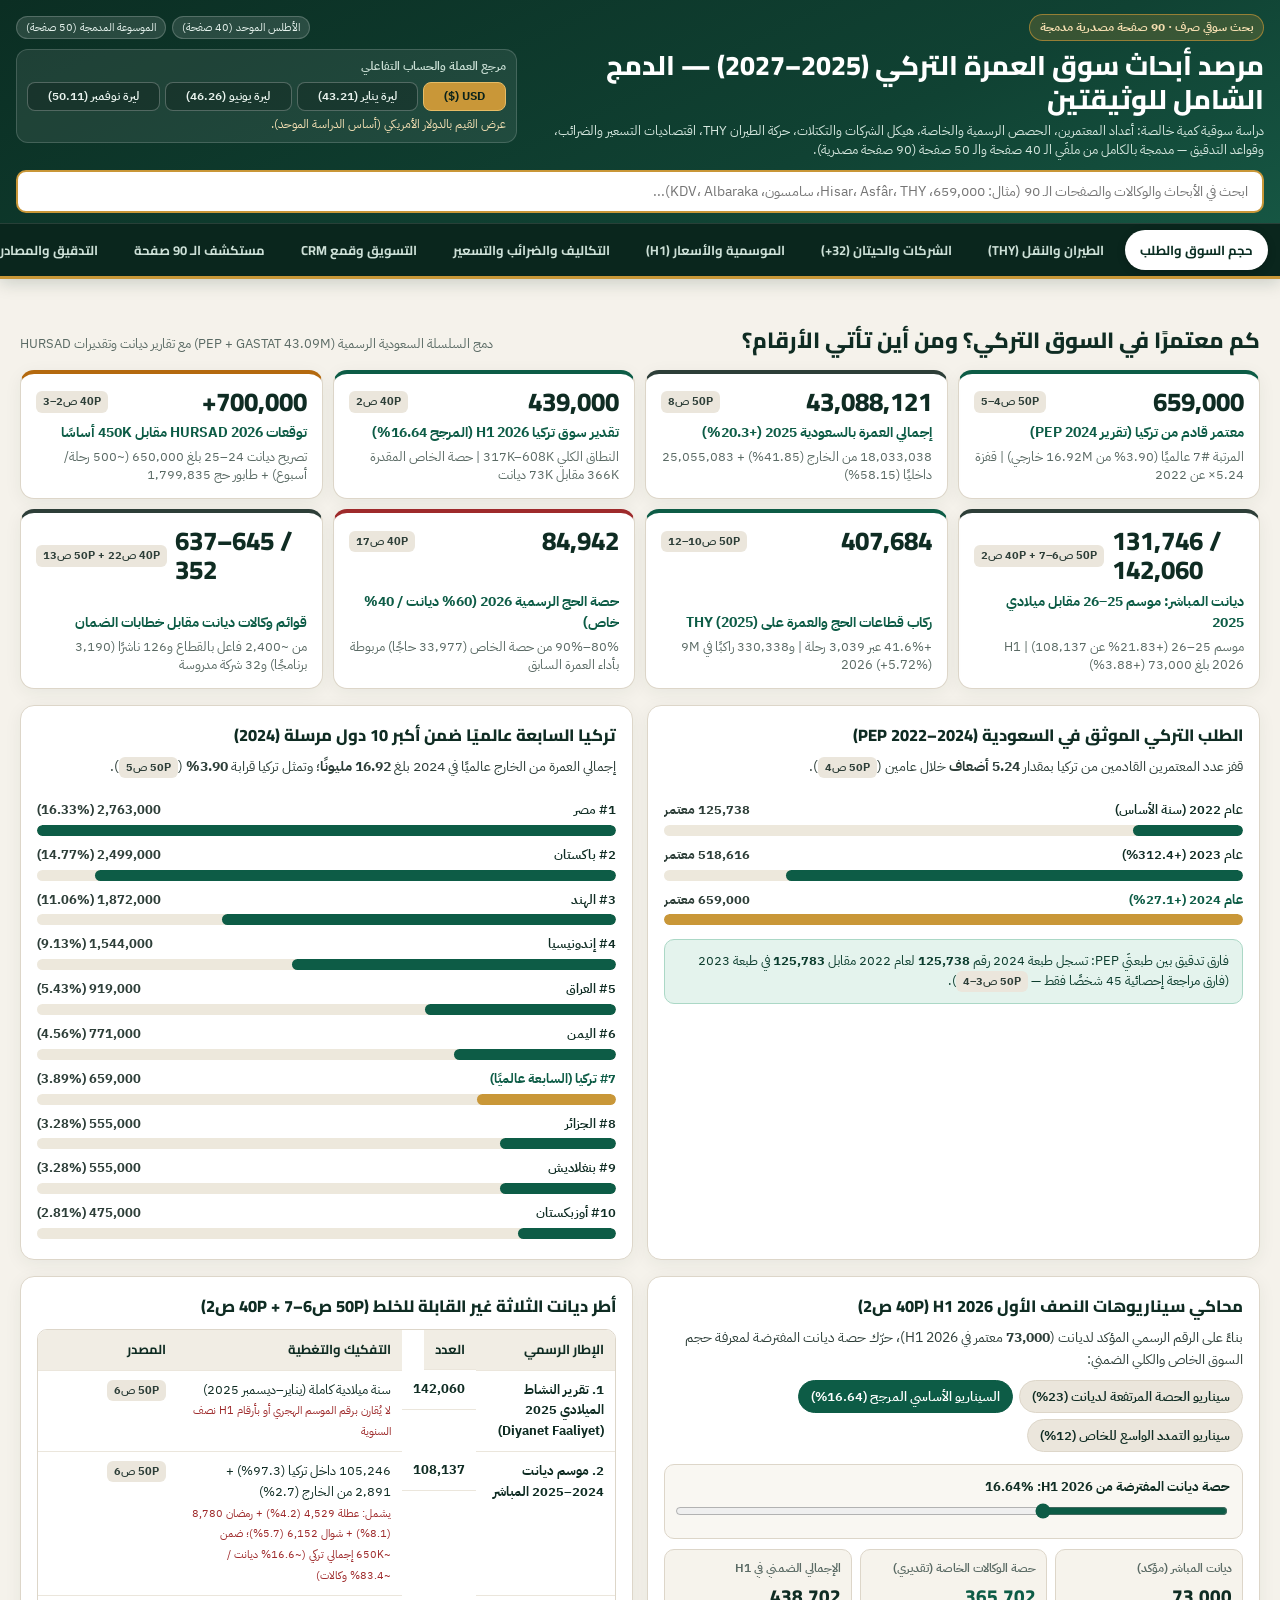
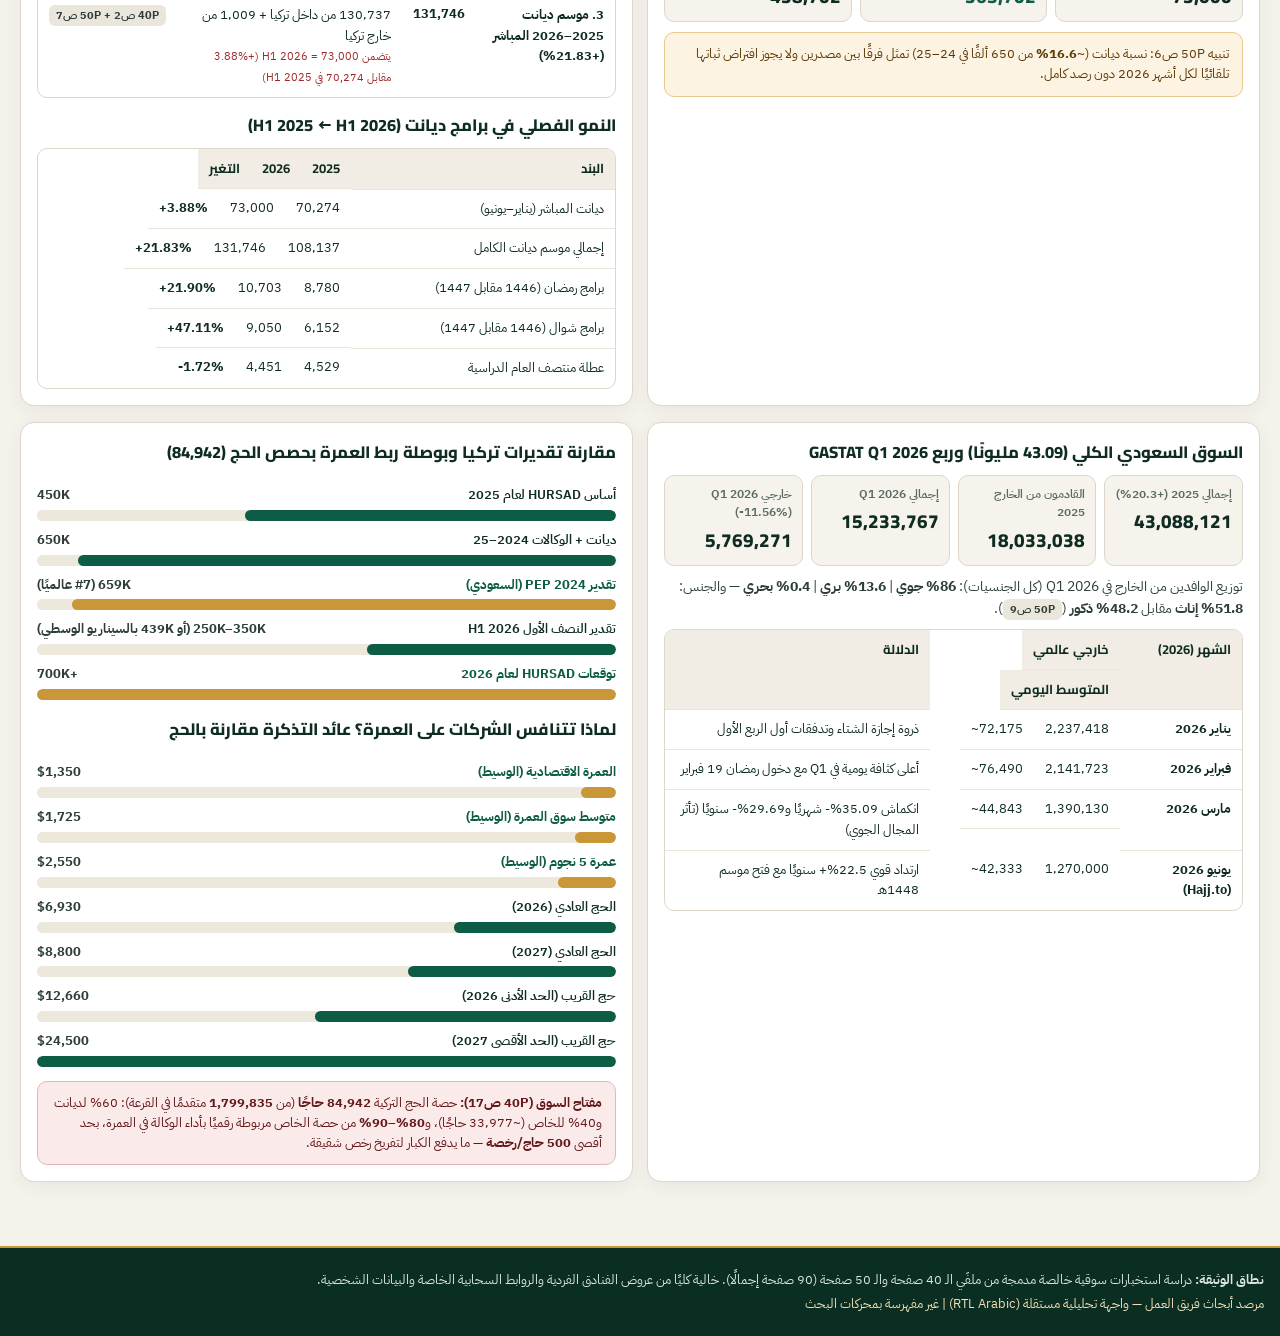
==== index.html @ 05b41ebf "Build unified pure market research dashboard (40p + 50p Arabic RTL)" ====
<!DOCTYPE html>
<html lang="ar" dir="rtl">
<head>
  <meta charset="UTF-8" />
  <meta name="viewport" content="width=device-width, initial-scale=1.0, viewport-fit=cover" />
  <meta name="robots" content="noindex, nofollow, noarchive" />
  <meta name="googlebot" content="noindex, nofollow, noarchive" />
  <link rel="icon" href="data:," />
  <title>مرصد أبحاث سوق العمرة التركي (2025–2027) | الدمج البحثي الكامل</title>
  <link rel="preconnect" href="https://fonts.googleapis.com" />
  <link rel="preconnect" href="https://fonts.gstatic.com" crossorigin />
  <link href="https://fonts.googleapis.com/css2?family=Cairo:wght@600;700;800&family=IBM+Plex+Sans+Arabic:wght@400;500;600;700&display=swap" rel="stylesheet" />
  <link rel="stylesheet" href="./styles.css" />
</head>
<body>
  <header class="site-header">
    <div class="header-inner">
      <div class="brand-row">
        <div class="brand-badge">بحث سوقي صرف · 90 صفحة مصدرية مدمجة</div>
        <div class="source-badges">
          <span class="pill-source">الأطلس الموحد (40 صفحة)</span>
          <span class="pill-source">الموسوعة المدمجة (50 صفحة)</span>
        </div>
      </div>
      <div class="hero-grid">
        <div>
          <h1 id="app-title">مرصد أبحاث سوق العمرة التركي (2025–2027)</h1>
          <p id="app-subtitle" class="subtitle"></p>
        </div>
        <div class="fx-widget" aria-label="محول أسعار الصرف المرجعية">
          <div class="fx-label">مرجع العملة والحساب التفاعلي</div>
          <div class="fx-buttons" role="group" aria-label="اختيار سعر الصرف">
            <button type="button" class="fx-btn active" data-currency="USD">USD ($)</button>
            <button type="button" class="fx-btn" data-currency="TRY_JAN">ليرة يناير (43.21)</button>
            <button type="button" class="fx-btn" data-currency="TRY_JUN">ليرة يونيو (46.26)</button>
            <button type="button" class="fx-btn" data-currency="TRY_NOV">ليرة نوفمبر (50.11)</button>
          </div>
          <div class="fx-note" id="fx-active-note">عرض القيم بالدولار الأمريكي (أساس الدراسة الموحد).</div>
        </div>
      </div>

      <div class="search-bar-wrap">
        <label for="global-search" class="sr-only">بحث شامل عبر الـ 90 صفحة والوكالات والأرقام</label>
        <input id="global-search" type="search" class="search-input" placeholder="ابحث في الأبحاث والوكالات والصفحات الـ 90 (مثال: 659,000، Hisar، Asfâr، THY، سامسون، KDV، Albaraka)..." autocomplete="off" />
        <div id="search-results-panel" class="search-results hidden" aria-live="polite"></div>
      </div>
    </div>
  </header>

  <nav class="tabs-nav" aria-label="أقسام البحث">
    <div class="tabs-scroll" role="tablist">
      <button type="button" class="tab-btn active" role="tab" aria-selected="true" data-tab="macro">حجم السوق والطلب</button>
      <button type="button" class="tab-btn" role="tab" aria-selected="false" data-tab="aviation">الطيران والنقل (THY)</button>
      <button type="button" class="tab-btn" role="tab" aria-selected="false" data-tab="agencies">الشركات والحيتان (32+)</button>
      <button type="button" class="tab-btn" role="tab" aria-selected="false" data-tab="monthly">الموسمية والأسعار (H1)</button>
      <button type="button" class="tab-btn" role="tab" aria-selected="false" data-tab="economics">التكاليف والضرائب والتسعير</button>
      <button type="button" class="tab-btn" role="tab" aria-selected="false" data-tab="distribution">التسويق وقمع CRM</button>
      <button type="button" class="tab-btn" role="tab" aria-selected="false" data-tab="pages">مستكشف الـ 90 صفحة</button>
      <button type="button" class="tab-btn" role="tab" aria-selected="false" data-tab="audit">التدقيق والمصادر (A/B/C)</button>
    </div>
  </nav>

  <main id="app-main" class="main-container">
    <div id="loading-state" class="loading-box">جارٍ تحميل قاعدة البيانات البحثية الموحدة (40 صفحة + 50 صفحة)...</div>

    <section id="tab-macro" class="tab-panel hidden" role="tabpanel"></section>
    <section id="tab-aviation" class="tab-panel hidden" role="tabpanel"></section>
    <section id="tab-agencies" class="tab-panel hidden" role="tabpanel"></section>
    <section id="tab-monthly" class="tab-panel hidden" role="tabpanel"></section>
    <section id="tab-economics" class="tab-panel hidden" role="tabpanel"></section>
    <section id="tab-distribution" class="tab-panel hidden" role="tabpanel"></section>
    <section id="tab-pages" class="tab-panel hidden" role="tabpanel"></section>
    <section id="tab-audit" class="tab-panel hidden" role="tabpanel"></section>
  </main>

  <footer class="site-footer">
    <div class="footer-inner">
      <p><strong>نطاق الوثيقة:</strong> دراسة استخبارات سوقية خالصة مدمجة من ملفَي الـ 40 صفحة والـ 50 صفحة (90 صفحة إجمالًا). خالية كليًا من عروض الفنادق الفردية والروابط السحابية الخاصة والبيانات الشخصية.</p>
      <p class="footer-meta">مرصد أبحاث فريق العمل — واجهة تحليلية مستقلة (RTL Arabic) | غير مفهرسة بمحركات البحث</p>
    </div>
  </footer>

  <!-- Interactive Analytical Detail Drawer -->
  <div id="drawer-backdrop" class="drawer-backdrop hidden" aria-hidden="true"></div>
  <aside id="detail-drawer" class="detail-drawer hidden" role="dialog" aria-modal="true" aria-labelledby="drawer-title">
    <div class="drawer-header">
      <div>
        <div id="drawer-kicker" class="drawer-kicker">تفاصيل التحليل</div>
        <h2 id="drawer-title" class="drawer-title"></h2>
      </div>
      <button type="button" id="drawer-close" class="drawer-close" aria-label="إغلاق نافذة التفاصيل">إغلاق</button>
    </div>
    <div id="drawer-body" class="drawer-body"></div>
  </aside>

  <script src="./app.js" defer></script>
</body>
</html>
---- styles.css ----
:root {
  --bg-page: #f5f2eb;
  --bg-card: #ffffff;
  --bg-soft: #ebe6dc;
  --bg-ink: #0f2c23;
  --emerald: #0d5c46;
  --emerald-bright: #128061;
  --emerald-tint: #e4f3ed;
  --amber: #b4690e;
  --amber-tint: #fdf3e2;
  --crimson: #9e2a2b;
  --crimson-tint: #fbeaea;
  --slate: #2d3e38;
  --slate-muted: #5a6a64;
  --border: #ddd6c9;
  --radius: 14px;
  --shadow: 0 4px 18px rgba(15, 44, 35, 0.06);
  --font-display: "Cairo", "IBM Plex Sans Arabic", sans-serif;
  --font-body: "IBM Plex Sans Arabic", "Cairo", sans-serif;
}

*, *::before, *::after {
  box-sizing: border-box;
}

html, body {
  margin: 0;
  padding: 0;
  max-width: 100%;
  overflow-x: clip;
  background-color: var(--bg-page);
  color: var(--bg-ink);
  font-family: var(--font-body);
  font-size: 15px;
  line-height: 1.6;
  -webkit-font-smoothing: antialiased;
}

.num, td.num, th.num, .kpi-val, .stat-num {
  font-variant-numeric: tabular-nums;
  direction: ltr;
  unicode-bidi: isolate;
  display: inline-block;
}

.sr-only {
  position: absolute;
  width: 1px;
  height: 1px;
  overflow: hidden;
  clip: rect(0,0,0,0);
  white-space: nowrap;
}

.hidden {
  display: none !important;
}

/* Header */
.site-header {
  background: linear-gradient(155deg, #0b2e23 0%, #104233 65%, #165643 100%);
  color: #f9f7f2;
  position: relative;
  z-index: 46;
}

.header-inner {
  max-width: 1380px;
  margin: 0 auto;
  padding: 14px 16px 10px;
}

.brand-row {
  display: flex;
  flex-wrap: wrap;
  justify-content: space-between;
  align-items: center;
  gap: 8px;
  margin-bottom: 8px;
}

.brand-badge {
  background: rgba(201, 151, 56, 0.22);
  border: 1px solid rgba(201, 151, 56, 0.65);
  color: #f5deb0;
  font-size: 12px;
  font-weight: 700;
  padding: 3px 10px;
  border-radius: 999px;
}

.source-badges {
  display: flex;
  flex-wrap: wrap;
  gap: 6px;
}

.pill-source {
  background: rgba(255, 255, 255, 0.12);
  color: #e6f2ed;
  font-size: 11px;
  padding: 2px 9px;
  border-radius: 999px;
  border: 1px solid rgba(255, 255, 255, 0.2);
}

.hero-grid {
  display: grid;
  grid-template-columns: 1fr;
  gap: 12px;
  align-items: start;
}

@media (min-width: 960px) {
  .hero-grid {
    grid-template-columns: 1.45fr 1fr;
    gap: 20px;
  }
}

h1 {
  margin: 0 0 4px;
  font-family: var(--font-display);
  font-size: clamp(19px, 3vw, 27px);
  font-weight: 800;
  line-height: 1.25;
  color: #ffffff;
}

.subtitle {
  margin: 0;
  font-size: 13px;
  color: #d6e7df;
  line-height: 1.5;
}

.fx-widget {
  background: rgba(255, 255, 255, 0.08);
  border: 1px solid rgba(255, 255, 255, 0.16);
  border-radius: 12px;
  padding: 8px 10px;
}

.fx-label {
  font-size: 11.5px;
  color: #cbe0d6;
  margin-bottom: 5px;
  font-weight: 600;
}

.fx-buttons {
  display: grid;
  grid-template-columns: repeat(2, 1fr);
  gap: 5px;
}

@media (min-width: 640px) {
  .fx-buttons {
    grid-template-columns: repeat(4, auto);
  }
}

.fx-btn {
  border: 1px solid rgba(255, 255, 255, 0.25);
  background: rgba(0, 0, 0, 0.2);
  color: #e9f3ee;
  font-family: inherit;
  font-size: 11.5px;
  font-weight: 600;
  padding: 5px 8px;
  border-radius: 8px;
  cursor: pointer;
  transition: all 0.15s ease;
}

.fx-btn.active {
  background: #c99738;
  color: #0b231b;
  border-color: #e6bc66;
  font-weight: 700;
}

.fx-note {
  margin-top: 5px;
  font-size: 11.5px;
  color: #f3dfb3;
}

/* Search Bar */
.search-bar-wrap {
  position: relative;
  margin-top: 10px;
}

.search-input {
  width: 100%;
  background: #ffffff;
  color: var(--bg-ink);
  border: 2px solid #c99738;
  border-radius: 10px;
  padding: 9px 14px;
  font-family: inherit;
  font-size: 14px;
  outline: none;
}

.search-input:focus {
  box-shadow: 0 0 0 3px rgba(201, 151, 56, 0.35);
}

.search-results {
  position: absolute;
  top: calc(100% + 6px);
  right: 0;
  left: 0;
  background: #ffffff;
  color: var(--bg-ink);
  border: 1px solid var(--border);
  border-radius: 12px;
  box-shadow: 0 12px 32px rgba(0, 0, 0, 0.22);
  max-height: 360px;
  overflow-y: auto;
  z-index: 60;
}

.search-hit {
  padding: 10px 14px;
  border-bottom: 1px solid var(--bg-soft);
  cursor: pointer;
  display: flex;
  justify-content: space-between;
  align-items: flex-start;
  gap: 10px;
}

.search-hit:hover {
  background: var(--emerald-tint);
}

.search-hit-kind {
  font-size: 11px;
  font-weight: 700;
  background: var(--bg-soft);
  color: var(--emerald);
  padding: 2px 7px;
  border-radius: 6px;
  white-space: nowrap;
}

/* Sticky Tabs Nav */
.tabs-nav {
  background: #0a261d;
  border-top: 1px solid rgba(255, 255, 255, 0.12);
  border-bottom: 3px solid #c99738;
  position: sticky;
  top: 0;
  z-index: 44;
  box-shadow: 0 4px 16px rgba(11, 46, 35, 0.18);
}

/* Crisp RTL Horizontal Bar Charts */
.hbar-list {
  display: flex;
  flex-direction: column;
  gap: 9px;
  margin-top: 8px;
}

.hbar-row {
  display: flex;
  flex-direction: column;
  gap: 4px;
}

.hbar-meta {
  display: flex;
  justify-content: space-between;
  align-items: baseline;
  gap: 10px;
  font-size: 13px;
}

.hbar-lbl {
  color: var(--bg-ink);
  font-weight: 600;
}

.hbar-row.is-hi .hbar-lbl {
  font-weight: 800;
  color: var(--emerald);
}

.hbar-val {
  font-weight: 700;
  color: var(--slate);
  white-space: nowrap;
  font-variant-numeric: tabular-nums;
}

.hbar-track {
  width: 100%;
  height: 11px;
  background: #ede8dc;
  border-radius: 999px;
  overflow: hidden;
}

.hbar-fill {
  height: 100%;
  border-radius: 999px;
  background: #0d5c46;
  transition: width 0.25s ease;
}

.hbar-row.is-hi .hbar-fill {
  background: #c99738;
}

.hbar-row.is-red .hbar-fill {
  background: #9e2a2b;
}

.hbar-row.is-muted .hbar-fill {
  background: #5a6a64;
}

.tabs-scroll {
  max-width: 1380px;
  margin: 0 auto;
  padding: 6px 12px;
  display: flex;
  gap: 6px;
  overflow-x: auto;
  scrollbar-width: none;
}

.tabs-scroll::-webkit-scrollbar {
  display: none;
}

.tab-btn {
  flex: 0 0 auto;
  background: transparent;
  color: #cde0d7;
  border: 1px solid transparent;
  border-radius: 999px;
  padding: 7px 14px;
  font-family: var(--font-display);
  font-size: 13px;
  font-weight: 700;
  cursor: pointer;
  white-space: nowrap;
  transition: all 0.15s ease;
}

.tab-btn:hover {
  background: rgba(255, 255, 255, 0.1);
  color: #ffffff;
}

.tab-btn.active {
  background: #ffffff;
  color: #0b2e23;
  box-shadow: 0 2px 8px rgba(0, 0, 0, 0.2);
}

/* Main Content */
.main-container {
  max-width: 1380px;
  margin: 0 auto;
  padding: 16px 14px 48px;
}

@media (min-width: 768px) {
  .main-container {
    padding: 22px 20px 64px;
  }
}

.loading-box {
  background: var(--bg-card);
  border: 1px solid var(--border);
  border-radius: var(--radius);
  padding: 36px 20px;
  text-align: center;
  font-weight: 600;
  color: var(--emerald);
}

/* Cards & Grids */
.section-head {
  margin: 22px 0 12px;
  display: flex;
  flex-wrap: wrap;
  justify-content: space-between;
  align-items: baseline;
  gap: 8px;
}

.section-head h2 {
  margin: 0;
  font-family: var(--font-display);
  font-size: clamp(18px, 2.4vw, 22px);
  font-weight: 800;
  color: var(--bg-ink);
}

.section-sub {
  margin: 0;
  font-size: 13px;
  color: var(--slate-muted);
}

.kpi-grid {
  display: grid;
  grid-template-columns: 1fr;
  gap: 10px;
}

@media (min-width: 560px) {
  .kpi-grid { grid-template-columns: repeat(2, 1fr); }
}

@media (min-width: 1080px) {
  .kpi-grid { grid-template-columns: repeat(4, 1fr); }
}

.kpi-card {
  background: var(--bg-card);
  border: 1px solid var(--border);
  border-top: 4px solid var(--emerald);
  border-radius: var(--radius);
  padding: 14px 15px;
  box-shadow: var(--shadow);
  display: flex;
  flex-direction: column;
  justify-content: space-between;
  cursor: pointer;
  transition: transform 0.12s ease, box-shadow 0.12s ease;
}

.kpi-card:hover {
  transform: translateY(-2px);
  box-shadow: 0 8px 22px rgba(15, 44, 35, 0.1);
}

.kpi-card.tone-amber { border-top-color: var(--amber); }
.kpi-card.tone-crimson { border-top-color: var(--crimson); }
.kpi-card.tone-slate { border-top-color: var(--slate); }

.kpi-top {
  display: flex;
  justify-content: space-between;
  align-items: center;
  gap: 8px;
  margin-bottom: 6px;
}

.kpi-val {
  font-family: var(--font-display);
  font-size: clamp(22px, 2.5vw, 26px);
  font-weight: 800;
  color: var(--bg-ink);
  line-height: 1.1;
}

.src-tag {
  font-size: 11px;
  font-weight: 700;
  background: var(--bg-soft);
  color: var(--slate);
  padding: 2px 7px;
  border-radius: 6px;
  white-space: nowrap;
}

.kpi-label {
  font-size: 13.5px;
  font-weight: 700;
  color: var(--emerald);
  margin-bottom: 4px;
}

.kpi-sub {
  font-size: 12.5px;
  color: var(--slate-muted);
  line-height: 1.45;
}

.grid-2 {
  display: grid;
  grid-template-columns: 1fr;
  gap: 14px;
}

@media (min-width: 960px) {
  .grid-2 {
    grid-template-columns: repeat(2, 1fr);
  }
}

.grid-3 {
  display: grid;
  grid-template-columns: 1fr;
  gap: 12px;
}

@media (min-width: 720px) {
  .grid-3 { grid-template-columns: repeat(2, 1fr); }
}

@media (min-width: 1120px) {
  .grid-3 { grid-template-columns: repeat(3, 1fr); }
}

.card {
  background: var(--bg-card);
  border: 1px solid var(--border);
  border-radius: var(--radius);
  padding: 16px;
  box-shadow: var(--shadow);
  min-width: 0;
}

.card h3 {
  margin: 0 0 8px;
  font-family: var(--font-display);
  font-size: 16.5px;
  font-weight: 800;
  color: var(--bg-ink);
}

.card p {
  margin: 0 0 10px;
  font-size: 13.5px;
  color: var(--slate);
}

/* Callouts */
.callout {
  border-radius: 10px;
  padding: 11px 13px;
  font-size: 13px;
  margin-top: 10px;
  line-height: 1.55;
}

.callout-warn {
  background: var(--amber-tint);
  border: 1px solid #e7c88d;
  color: #5d3906;
}

.callout-danger {
  background: var(--crimson-tint);
  border: 1px solid #e7b5b5;
  color: #63191a;
}

.callout-info {
  background: var(--emerald-tint);
  border: 1px solid #abd8c6;
  color: #0b3c2d;
}

/* SVG Infographic Containers */
.svg-wrap {
  width: 100%;
  overflow-x: auto;
  padding: 4px 0;
}

.chart-svg {
  width: 100%;
  height: auto;
  display: block;
}

.svg-bar-interactive {
  cursor: pointer;
  transition: opacity 0.15s ease;
}

.svg-bar-interactive:hover {
  opacity: 0.85;
}

/* Tables inside responsive wrapper */
.table-wrap {
  width: 100%;
  overflow-x: auto;
  border: 1px solid var(--border);
  border-radius: 10px;
  margin-top: 10px;
  background: #ffffff;
}

table {
  width: 100%;
  border-collapse: collapse;
  font-size: 13px;
}

th, td {
  padding: 9px 11px;
  text-align: right;
  border-bottom: 1px solid var(--bg-soft);
  vertical-align: top;
}

th {
  background: #f1ede4;
  font-family: var(--font-display);
  font-weight: 700;
  color: var(--bg-ink);
  white-space: nowrap;
}

tr:last-child td {
  border-bottom: none;
}

tr.row-highlight {
  background: var(--emerald-tint);
  font-weight: 700;
}

tr.clickable-row {
  cursor: pointer;
}

tr.clickable-row:hover {
  background: #f6f3ec;
}

/* Controls & Sliders & Pills */
.pill-row {
  display: flex;
  flex-wrap: wrap;
  gap: 6px;
  margin: 8px 0 12px;
}

.filter-pill {
  background: var(--bg-soft);
  border: 1px solid var(--border);
  color: var(--bg-ink);
  font-family: inherit;
  font-size: 12.5px;
  font-weight: 600;
  padding: 6px 12px;
  border-radius: 999px;
  cursor: pointer;
  transition: all 0.12s ease;
}

.filter-pill.active {
  background: var(--emerald);
  color: #ffffff;
  border-color: var(--emerald);
}

.control-grid {
  display: grid;
  grid-template-columns: 1fr;
  gap: 10px;
  background: #f9f7f2;
  border: 1px solid var(--border);
  border-radius: 10px;
  padding: 12px;
  margin: 10px 0;
}

@media (min-width: 720px) {
  .control-grid {
    grid-template-columns: repeat(3, 1fr);
  }
}

.ctrl-field label {
  display: block;
  font-size: 12.5px;
  font-weight: 700;
  color: var(--bg-ink);
  margin-bottom: 4px;
}

.ctrl-field input[type="range"] {
  width: 100%;
  accent-color: var(--emerald);
}

.ctrl-field select, .ctrl-field input[type="text"], .ctrl-field input[type="number"] {
  width: 100%;
  padding: 7px 10px;
  border: 1px solid #c7bfb0;
  border-radius: 8px;
  font-family: inherit;
  font-size: 13.5px;
  background: #ffffff;
  color: var(--bg-ink);
}

.sim-results-grid {
  display: grid;
  grid-template-columns: repeat(2, 1fr);
  gap: 8px;
  margin-top: 10px;
}

@media (min-width: 720px) {
  .sim-results-grid {
    grid-template-columns: repeat(4, 1fr);
  }
}

.sim-box {
  background: #f6f3ec;
  border: 1px solid var(--border);
  border-radius: 10px;
  padding: 10px;
}

.sim-box .sb-lbl {
  font-size: 11.5px;
  color: var(--slate-muted);
  font-weight: 600;
}

.sim-box .sb-val {
  font-family: var(--font-display);
  font-size: 19px;
  font-weight: 800;
  color: var(--bg-ink);
  margin-top: 2px;
}

.badge-grade {
  display: inline-block;
  font-size: 11px;
  font-weight: 800;
  padding: 2px 7px;
  border-radius: 6px;
}

.grade-A { background: var(--emerald-tint); color: var(--emerald); border: 1px solid #9bd1bc; }
.grade-B { background: var(--amber-tint); color: var(--amber); border: 1px solid #e7c88d; }
.grade-C { background: var(--crimson-tint); color: var(--crimson); border: 1px solid #e7b5b5; }

/* Page Explorer Cards */
.page-card {
  background: var(--bg-card);
  border: 1px solid var(--border);
  border-right: 4px solid var(--emerald);
  border-radius: 12px;
  padding: 13px;
  cursor: pointer;
  transition: transform 0.12s ease, border-color 0.12s ease;
  display: flex;
  flex-direction: column;
  justify-content: space-between;
  gap: 6px;
}

.page-card:hover {
  transform: translateY(-2px);
  border-color: #c99738;
}

.page-card.src-50p {
  border-right-color: #c99738;
}

.page-card-head {
  display: flex;
  justify-content: space-between;
  align-items: center;
  gap: 6px;
}

.page-num-pill {
  font-size: 11.5px;
  font-weight: 800;
  padding: 2px 8px;
  border-radius: 999px;
  background: var(--bg-soft);
  color: var(--bg-ink);
}

.page-card-title {
  font-family: var(--font-display);
  font-size: 14.5px;
  font-weight: 800;
  color: var(--bg-ink);
  margin: 2px 0;
}

.page-card-kpis {
  font-size: 12.5px;
  color: var(--emerald);
  font-weight: 600;
}

.page-card-why {
  font-size: 12.5px;
  color: var(--slate-muted);
}

/* Drawer / Modal */
.drawer-backdrop {
  position: fixed;
  inset: 0;
  background: rgba(10, 30, 23, 0.56);
  z-index: 80;
}

.detail-drawer {
  position: fixed;
  top: 0;
  bottom: 0;
  left: 0;
  width: min(94vw, 520px);
  background: #ffffff;
  z-index: 90;
  box-shadow: 12px 0 36px rgba(0, 0, 0, 0.28);
  display: flex;
  flex-direction: column;
}

.drawer-header {
  background: var(--bg-ink);
  color: #ffffff;
  padding: 16px 18px;
  display: flex;
  justify-content: space-between;
  align-items: flex-start;
  gap: 12px;
  border-bottom: 3px solid #c99738;
}

.drawer-kicker {
  font-size: 12px;
  color: #f3dfb3;
  font-weight: 700;
  margin-bottom: 3px;
}

.drawer-title {
  margin: 0;
  font-family: var(--font-display);
  font-size: 17px;
  font-weight: 800;
  line-height: 1.35;
}

.drawer-close {
  background: rgba(255, 255, 255, 0.16);
  color: #ffffff;
  border: 1px solid rgba(255, 255, 255, 0.3);
  border-radius: 8px;
  padding: 6px 12px;
  font-family: inherit;
  font-size: 12.5px;
  font-weight: 700;
  cursor: pointer;
}

.drawer-body {
  padding: 18px;
  overflow-y: auto;
  flex: 1;
  font-size: 14px;
  line-height: 1.65;
}

.drawer-box {
  background: #f8f5ef;
  border: 1px solid var(--border);
  border-radius: 10px;
  padding: 12px 14px;
  margin-bottom: 12px;
}

/* Footer */
.site-footer {
  background: #0b2e23;
  color: #d7e5de;
  padding: 18px 16px;
  border-top: 2px solid #c99738;
}

.footer-inner {
  max-width: 1380px;
  margin: 0 auto;
  font-size: 12.5px;
}

.footer-inner p {
  margin: 4px 0;
}

.footer-meta {
  color: #f3dfb3;
}
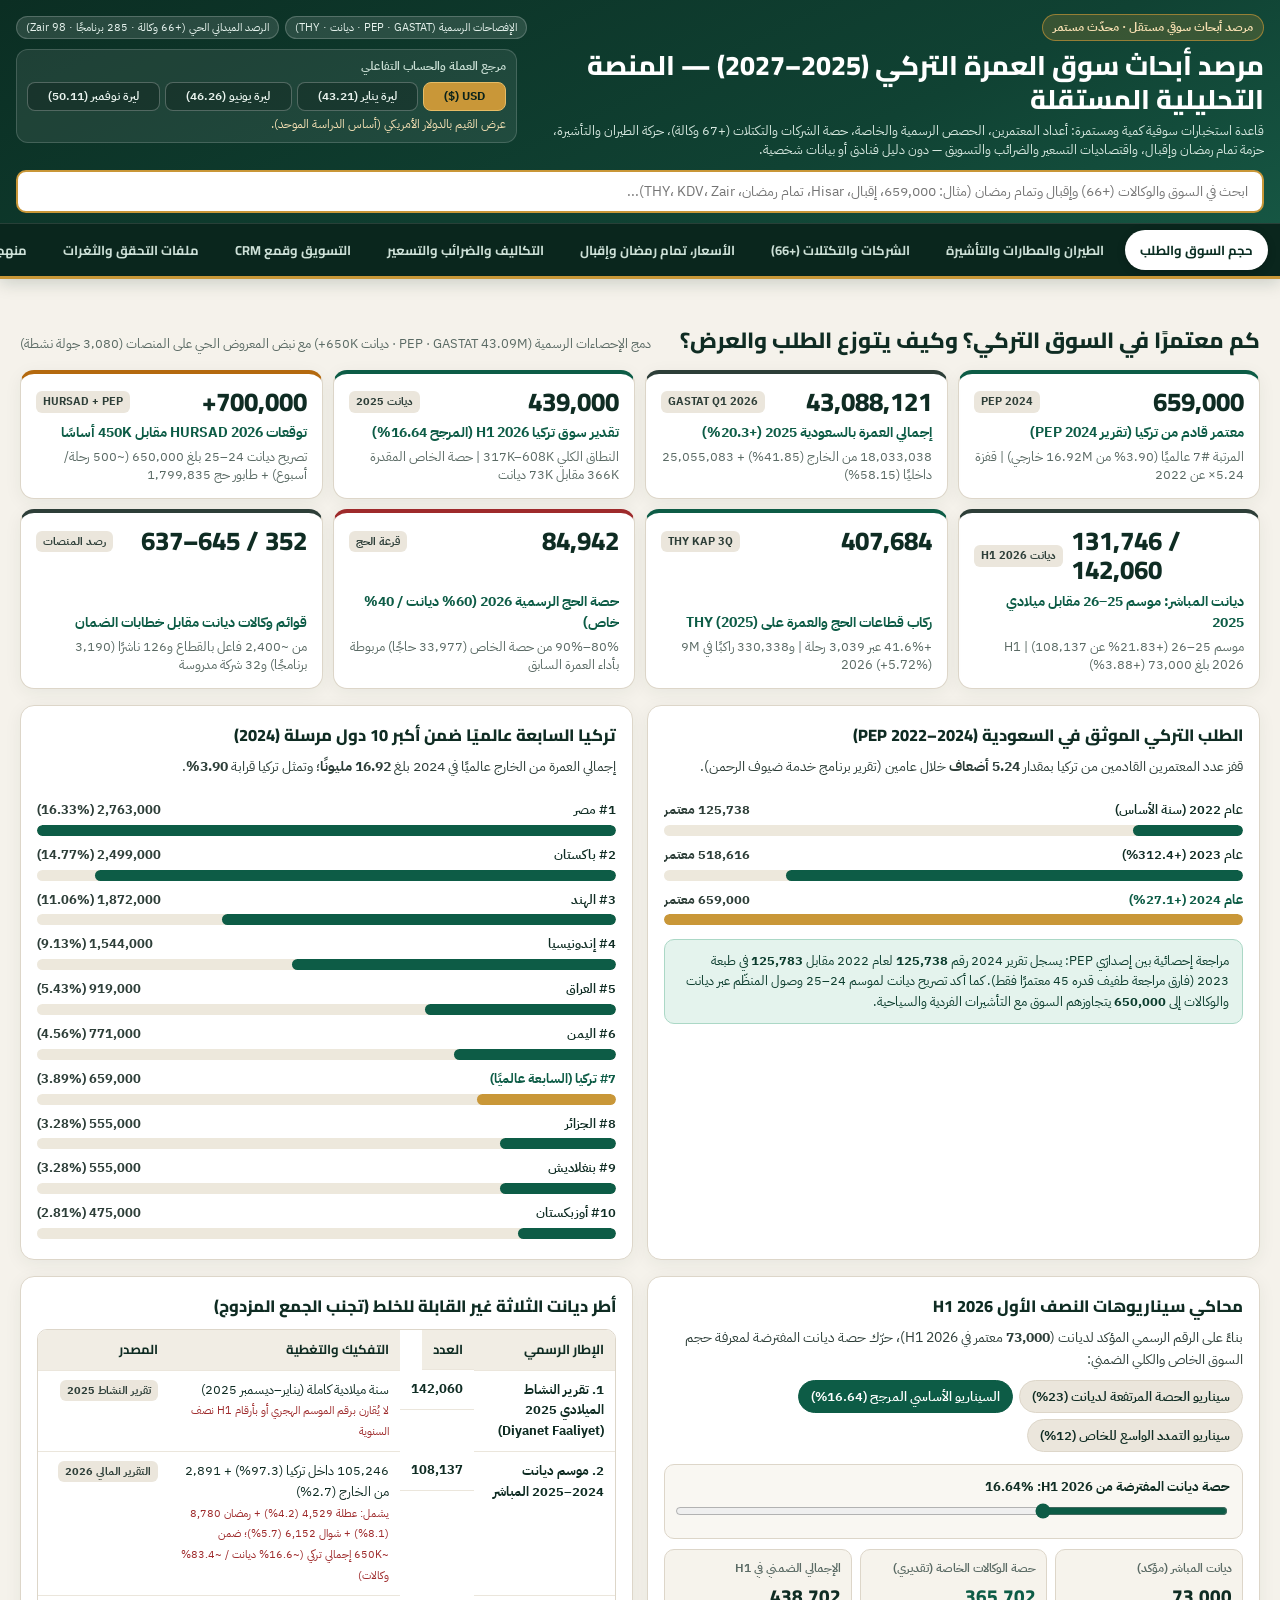
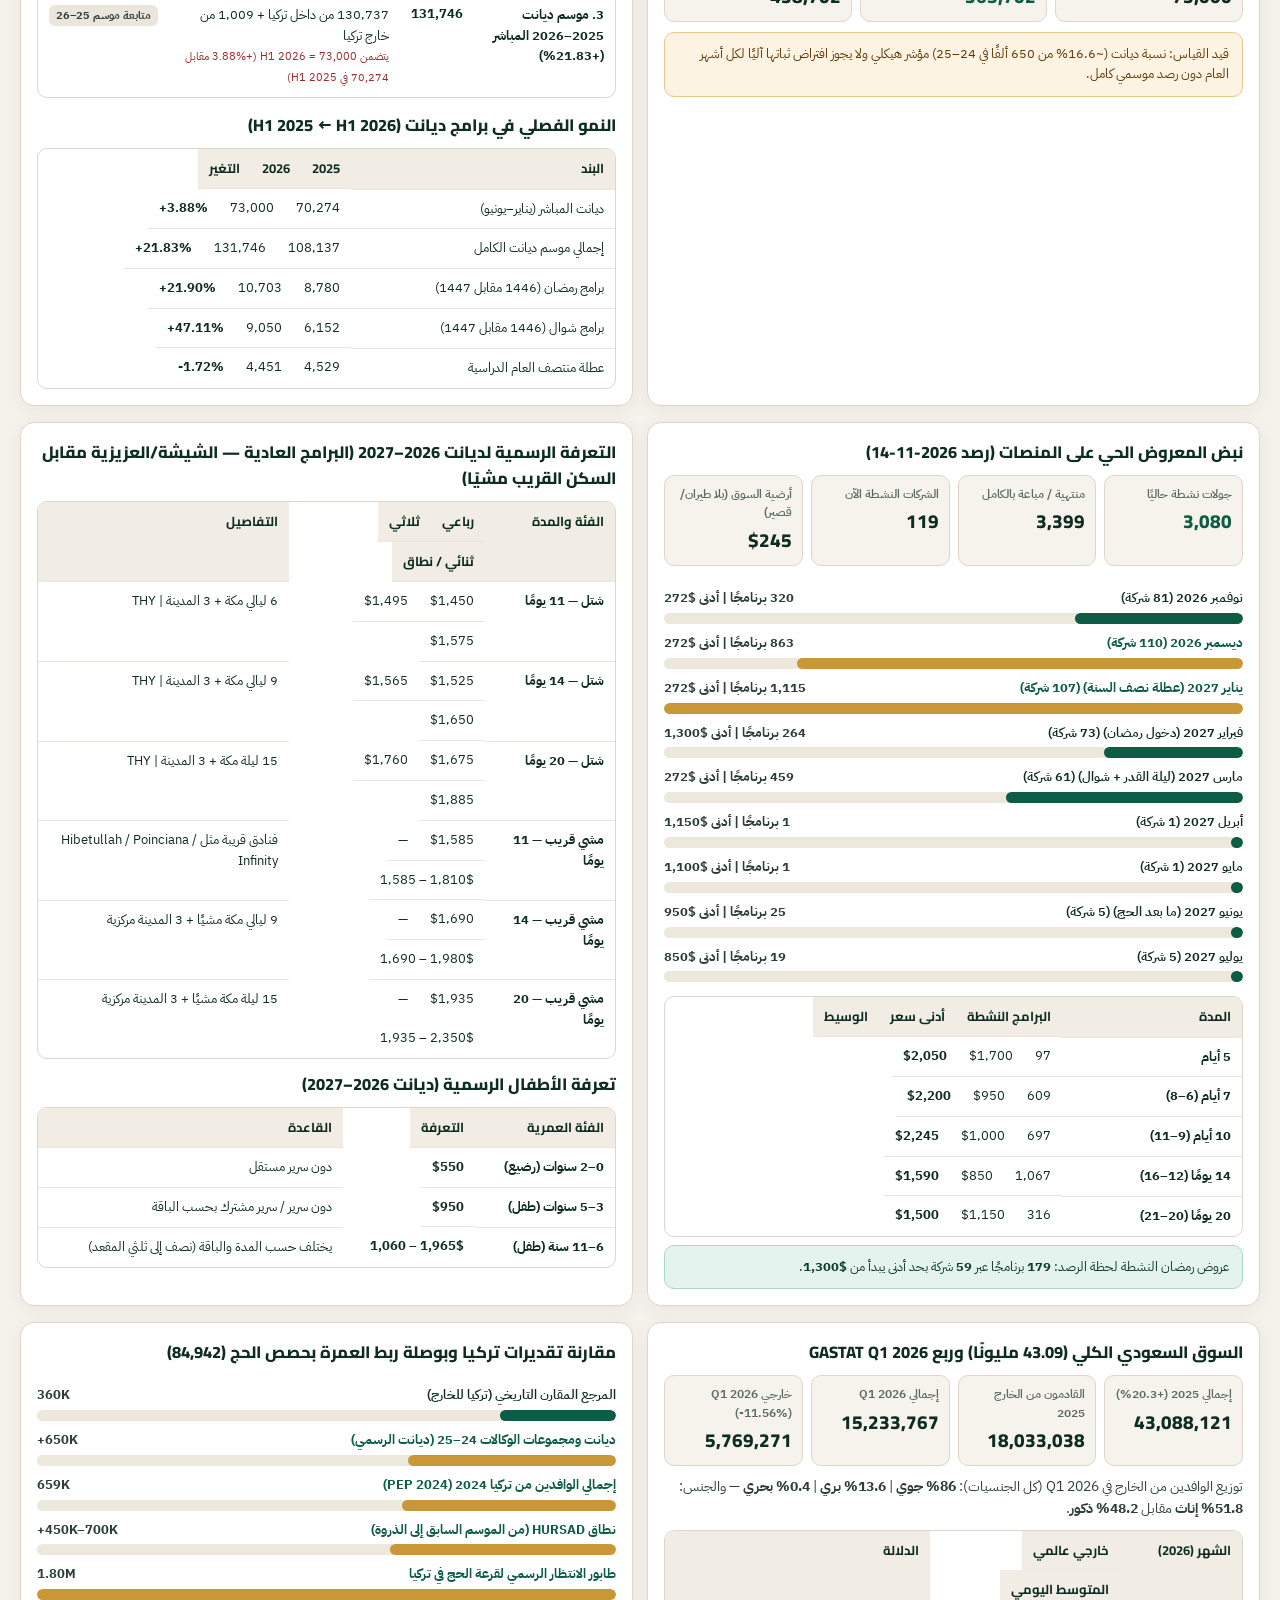
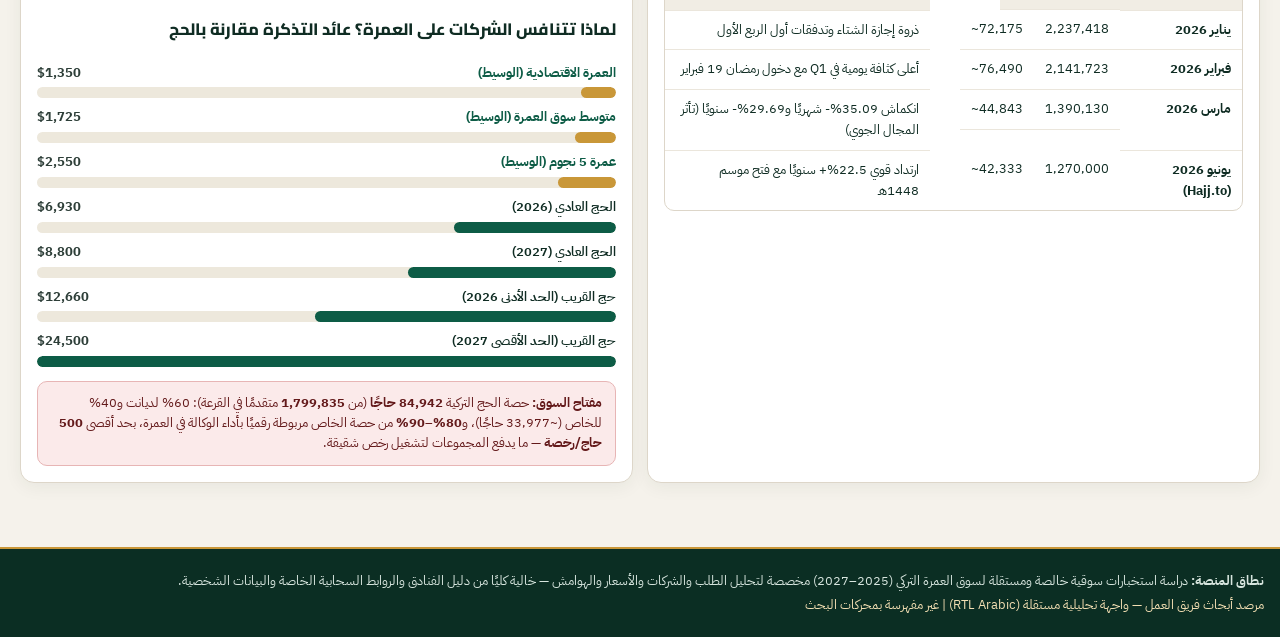
==== commit 67fb8938: "Remove PDF references and complete standalone market research datasets" ====
--- a/index.html
+++ b/index.html
@@ -6,7 +6,7 @@
   <meta name="robots" content="noindex, nofollow, noarchive" />
   <meta name="googlebot" content="noindex, nofollow, noarchive" />
   <link rel="icon" href="data:," />
-  <title>مرصد أبحاث سوق العمرة التركي (2025–2027) | الدمج البحثي الكامل</title>
+  <title>مرصد أبحاث سوق العمرة التركي (2025–2027) | المنصة المستقلة</title>
   <link rel="preconnect" href="https://fonts.googleapis.com" />
   <link rel="preconnect" href="https://fonts.gstatic.com" crossorigin />
   <link href="https://fonts.googleapis.com/css2?family=Cairo:wght@600;700;800&family=IBM+Plex+Sans+Arabic:wght@400;500;600;700&display=swap" rel="stylesheet" />
@@ -16,10 +16,10 @@
   <header class="site-header">
     <div class="header-inner">
       <div class="brand-row">
-        <div class="brand-badge">بحث سوقي صرف · 90 صفحة مصدرية مدمجة</div>
+        <div class="brand-badge">مرصد أبحاث سوقي مستقل · محدّث مستمر</div>
         <div class="source-badges">
-          <span class="pill-source">الأطلس الموحد (40 صفحة)</span>
-          <span class="pill-source">الموسوعة المدمجة (50 صفحة)</span>
+          <span class="pill-source">الإفصاحات الرسمية (PEP · GASTAT · ديانت · THY)</span>
+          <span class="pill-source">الرصد الميداني الحي (+66 وكالة · 285 برنامجًا · Zair 98)</span>
         </div>
       </div>
       <div class="hero-grid">
@@ -40,8 +40,8 @@
       </div>
 
       <div class="search-bar-wrap">
-        <label for="global-search" class="sr-only">بحث شامل عبر الـ 90 صفحة والوكالات والأرقام</label>
-        <input id="global-search" type="search" class="search-input" placeholder="ابحث في الأبحاث والوكالات والصفحات الـ 90 (مثال: 659,000، Hisar، Asfâr، THY، سامسون، KDV، Albaraka)..." autocomplete="off" />
+        <label for="global-search" class="sr-only">بحث شامل عبر المؤشرات والوكالات والأرقام</label>
+        <input id="global-search" type="search" class="search-input" placeholder="ابحث في السوق والوكالات (+66) وإقبال وتمام رمضان (مثال: 659,000، إقبال، Hisar، تمام رمضان، THY، KDV، Zair)..." autocomplete="off" />
         <div id="search-results-panel" class="search-results hidden" aria-live="polite"></div>
       </div>
     </div>
@@ -50,18 +50,18 @@
   <nav class="tabs-nav" aria-label="أقسام البحث">
     <div class="tabs-scroll" role="tablist">
       <button type="button" class="tab-btn active" role="tab" aria-selected="true" data-tab="macro">حجم السوق والطلب</button>
-      <button type="button" class="tab-btn" role="tab" aria-selected="false" data-tab="aviation">الطيران والنقل (THY)</button>
-      <button type="button" class="tab-btn" role="tab" aria-selected="false" data-tab="agencies">الشركات والحيتان (32+)</button>
-      <button type="button" class="tab-btn" role="tab" aria-selected="false" data-tab="monthly">الموسمية والأسعار (H1)</button>
+      <button type="button" class="tab-btn" role="tab" aria-selected="false" data-tab="aviation">الطيران والمطارات والتأشيرة</button>
+      <button type="button" class="tab-btn" role="tab" aria-selected="false" data-tab="agencies">الشركات والتكتلات (+66)</button>
+      <button type="button" class="tab-btn" role="tab" aria-selected="false" data-tab="monthly">الأسعار، تمام رمضان وإقبال</button>
       <button type="button" class="tab-btn" role="tab" aria-selected="false" data-tab="economics">التكاليف والضرائب والتسعير</button>
       <button type="button" class="tab-btn" role="tab" aria-selected="false" data-tab="distribution">التسويق وقمع CRM</button>
-      <button type="button" class="tab-btn" role="tab" aria-selected="false" data-tab="pages">مستكشف الـ 90 صفحة</button>
-      <button type="button" class="tab-btn" role="tab" aria-selected="false" data-tab="audit">التدقيق والمصادر (A/B/C)</button>
+      <button type="button" class="tab-btn" role="tab" aria-selected="false" data-tab="briefs">ملفات التحقق والثغرات</button>
+      <button type="button" class="tab-btn" role="tab" aria-selected="false" data-tab="audit">منهجية التدقيق والمصادر</button>
     </div>
   </nav>
 
   <main id="app-main" class="main-container">
-    <div id="loading-state" class="loading-box">جارٍ تحميل قاعدة البيانات البحثية الموحدة (40 صفحة + 50 صفحة)...</div>
+    <div id="loading-state" class="loading-box">جارٍ تحميل قاعدة البيانات البحثية المستقلة...</div>
 
     <section id="tab-macro" class="tab-panel hidden" role="tabpanel"></section>
     <section id="tab-aviation" class="tab-panel hidden" role="tabpanel"></section>
@@ -69,13 +69,13 @@
     <section id="tab-monthly" class="tab-panel hidden" role="tabpanel"></section>
     <section id="tab-economics" class="tab-panel hidden" role="tabpanel"></section>
     <section id="tab-distribution" class="tab-panel hidden" role="tabpanel"></section>
-    <section id="tab-pages" class="tab-panel hidden" role="tabpanel"></section>
+    <section id="tab-briefs" class="tab-panel hidden" role="tabpanel"></section>
     <section id="tab-audit" class="tab-panel hidden" role="tabpanel"></section>
   </main>
 
   <footer class="site-footer">
     <div class="footer-inner">
-      <p><strong>نطاق الوثيقة:</strong> دراسة استخبارات سوقية خالصة مدمجة من ملفَي الـ 40 صفحة والـ 50 صفحة (90 صفحة إجمالًا). خالية كليًا من عروض الفنادق الفردية والروابط السحابية الخاصة والبيانات الشخصية.</p>
+      <p><strong>نطاق المنصة:</strong> دراسة استخبارات سوقية خالصة ومستقلة لسوق العمرة التركي (2025–2027) مخصصة لتحليل الطلب والشركات والأسعار والهوامش — خالية كليًا من دليل الفنادق والروابط السحابية الخاصة والبيانات الشخصية.</p>
       <p class="footer-meta">مرصد أبحاث فريق العمل — واجهة تحليلية مستقلة (RTL Arabic) | غير مفهرسة بمحركات البحث</p>
     </div>
   </footer>
--- a/styles.css
+++ b/styles.css
@@ -902,3 +902,68 @@
 .footer-meta {
   color: #f3dfb3;
 }
+
+/* Sub-navigation & status badges */
+.subtab-bar {
+  display: flex;
+  flex-wrap: wrap;
+  gap: 8px;
+  margin-bottom: 16px;
+}
+
+.subtab-btn {
+  border: 1px solid var(--border);
+  background: #ffffff;
+  color: var(--slate);
+  font-family: inherit;
+  font-size: 13px;
+  font-weight: 700;
+  padding: 8px 14px;
+  border-radius: 10px;
+  cursor: pointer;
+  transition: all 0.15s ease;
+}
+
+.subtab-btn:hover {
+  border-color: var(--emerald);
+  color: var(--emerald);
+}
+
+.subtab-btn.active {
+  background: var(--emerald);
+  color: #ffffff;
+  border-color: var(--emerald);
+  box-shadow: 0 4px 12px rgba(13, 92, 70, 0.2);
+}
+
+.status-pill {
+  display: inline-block;
+  font-size: 11px;
+  font-weight: 700;
+  padding: 2px 8px;
+  border-radius: 999px;
+  white-space: nowrap;
+}
+
+.status-ok {
+  background: #e7f6ee;
+  color: #0d5c46;
+  border: 1px solid #b5dec7;
+}
+
+.status-warn {
+  background: #fef6e4;
+  color: #8a6115;
+  border: 1px solid #ebd4a0;
+}
+
+.ext-link {
+  color: var(--emerald);
+  font-weight: 700;
+  text-decoration: none;
+  white-space: nowrap;
+}
+
+.ext-link:hover {
+  text-decoration: underline;
+}
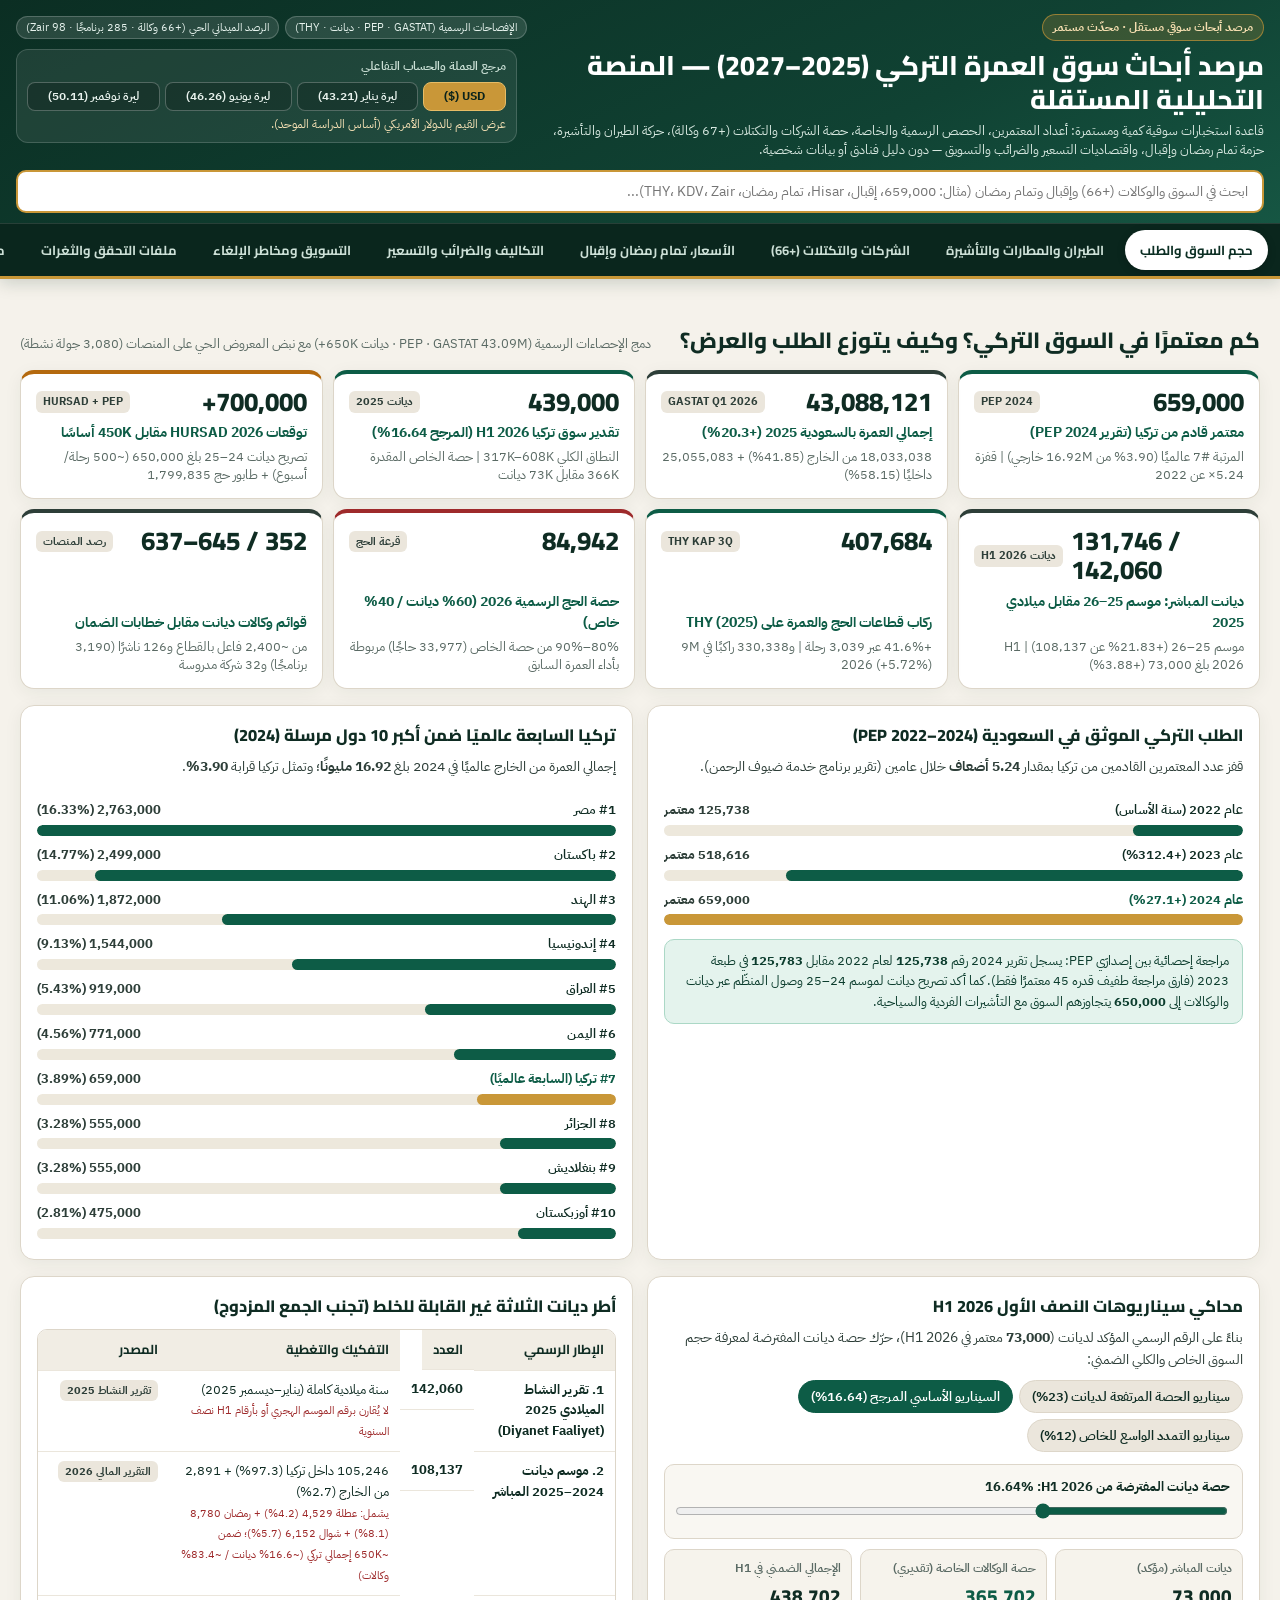
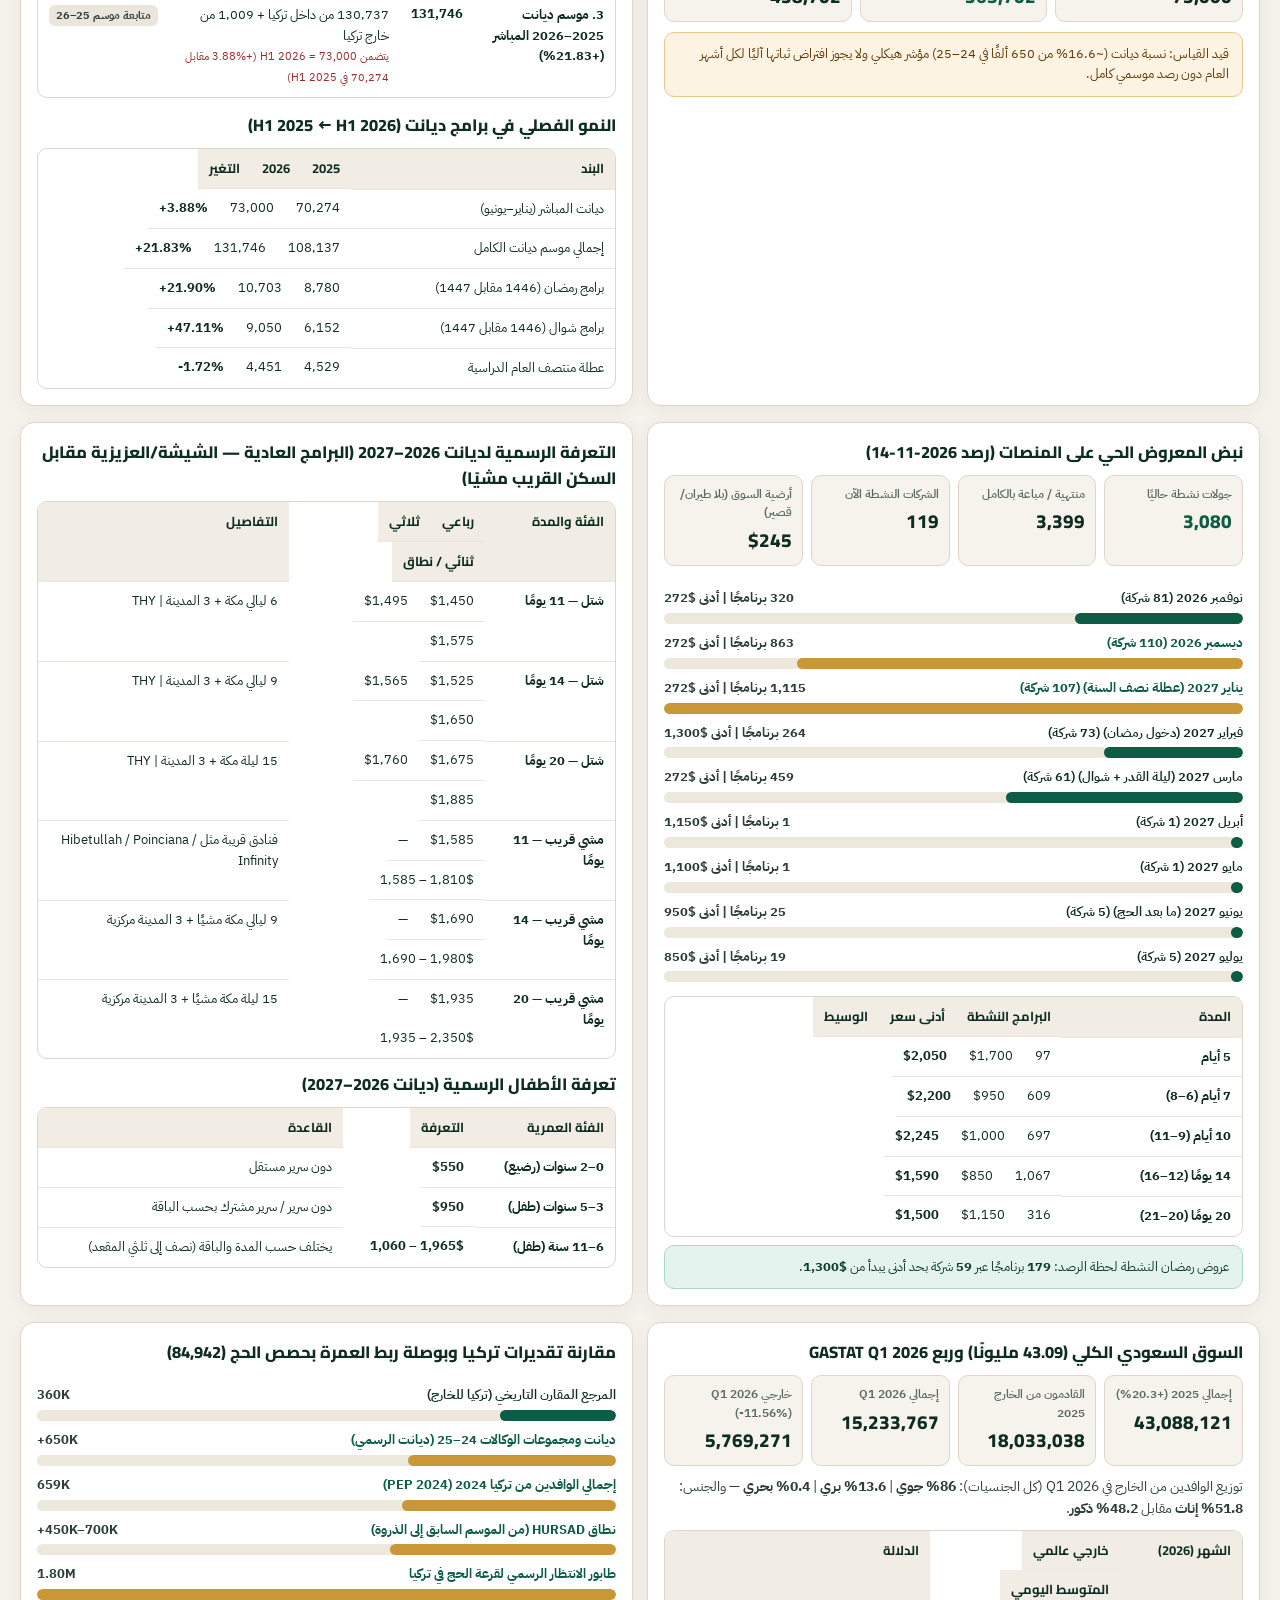
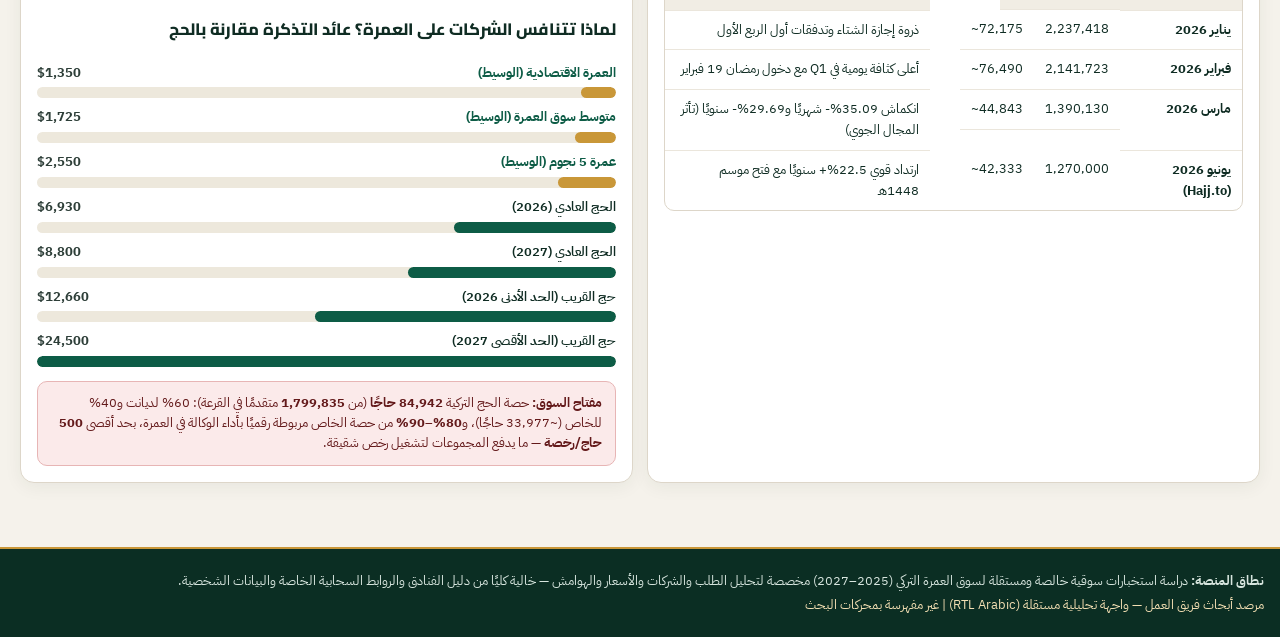
==== commit 5cf1bb06: "Remove internal CRM 839 and company-specific scenarios; keep general market research only" ====
--- a/index.html
+++ b/index.html
@@ -54,7 +54,7 @@
       <button type="button" class="tab-btn" role="tab" aria-selected="false" data-tab="agencies">الشركات والتكتلات (+66)</button>
       <button type="button" class="tab-btn" role="tab" aria-selected="false" data-tab="monthly">الأسعار، تمام رمضان وإقبال</button>
       <button type="button" class="tab-btn" role="tab" aria-selected="false" data-tab="economics">التكاليف والضرائب والتسعير</button>
-      <button type="button" class="tab-btn" role="tab" aria-selected="false" data-tab="distribution">التسويق وقمع CRM</button>
+      <button type="button" class="tab-btn" role="tab" aria-selected="false" data-tab="distribution">التسويق ومخاطر الإلغاء</button>
       <button type="button" class="tab-btn" role="tab" aria-selected="false" data-tab="briefs">ملفات التحقق والثغرات</button>
       <button type="button" class="tab-btn" role="tab" aria-selected="false" data-tab="audit">منهجية التدقيق والمصادر</button>
     </div>
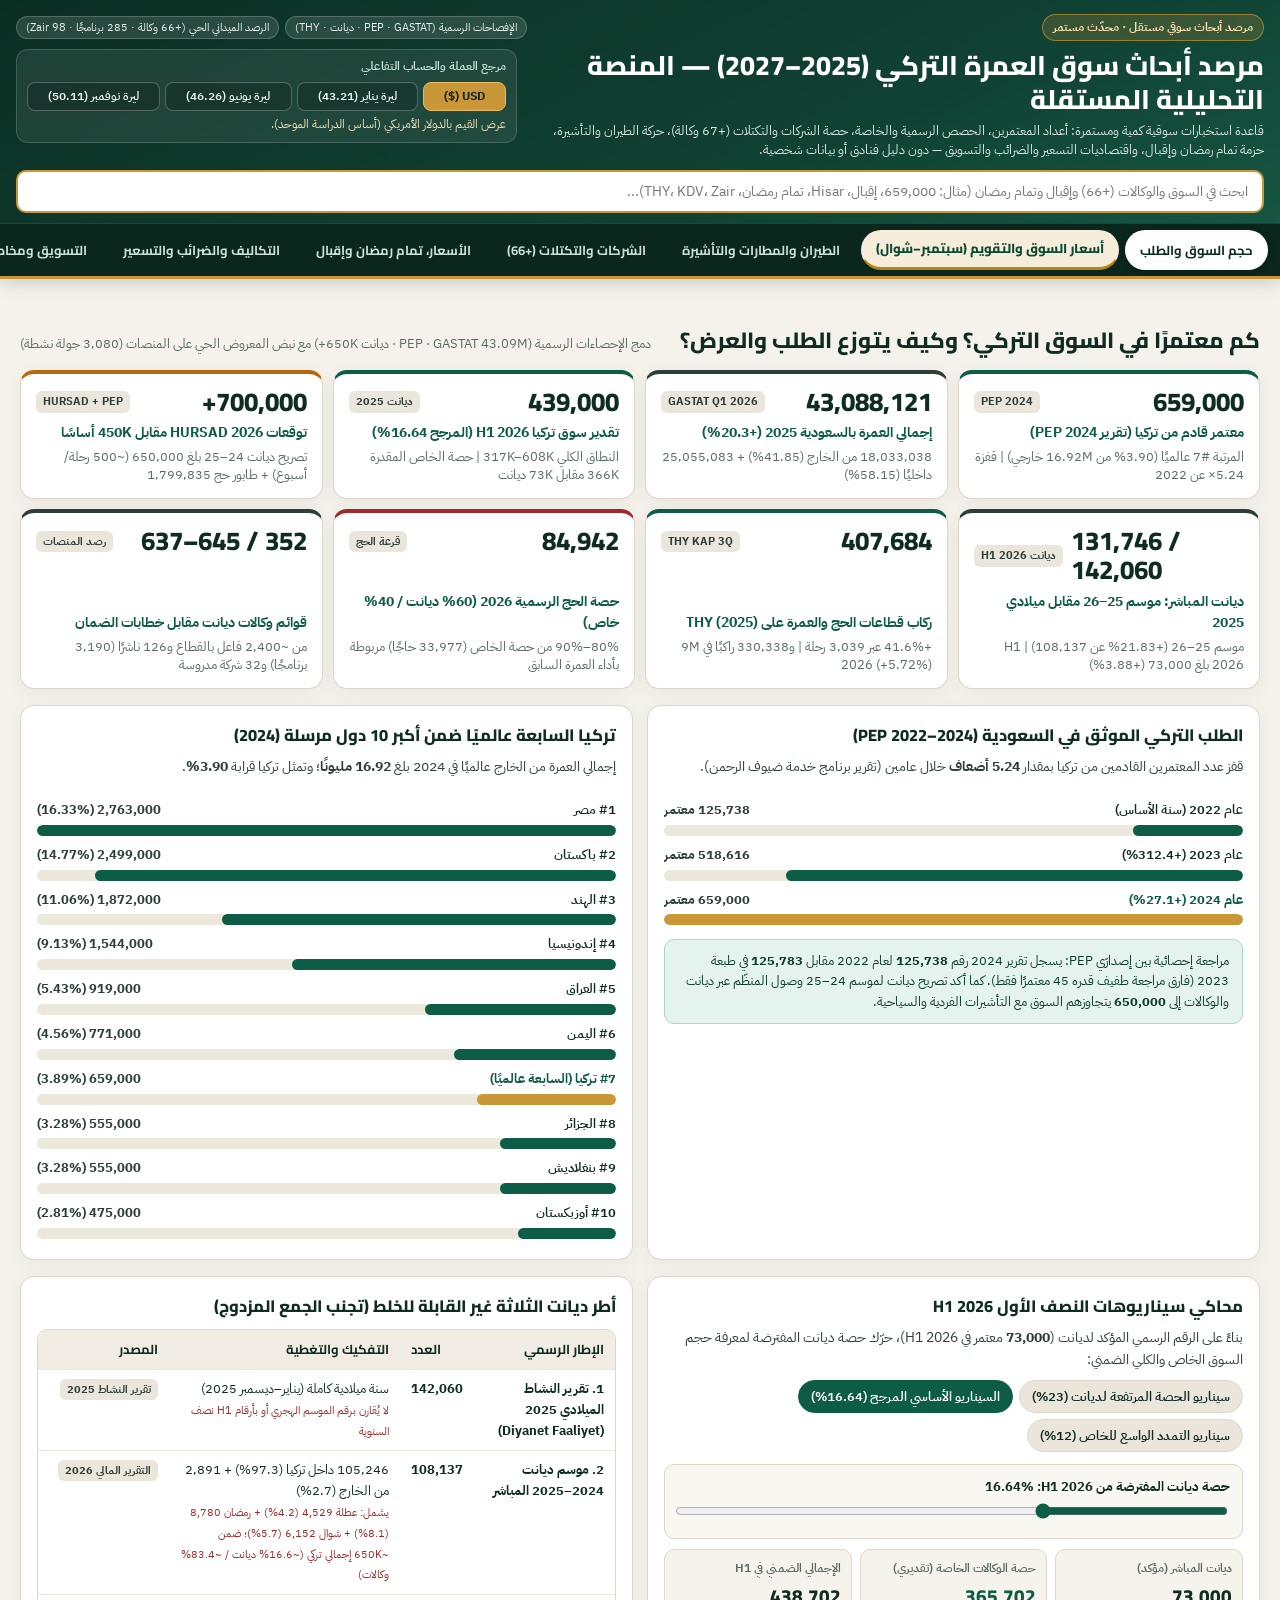
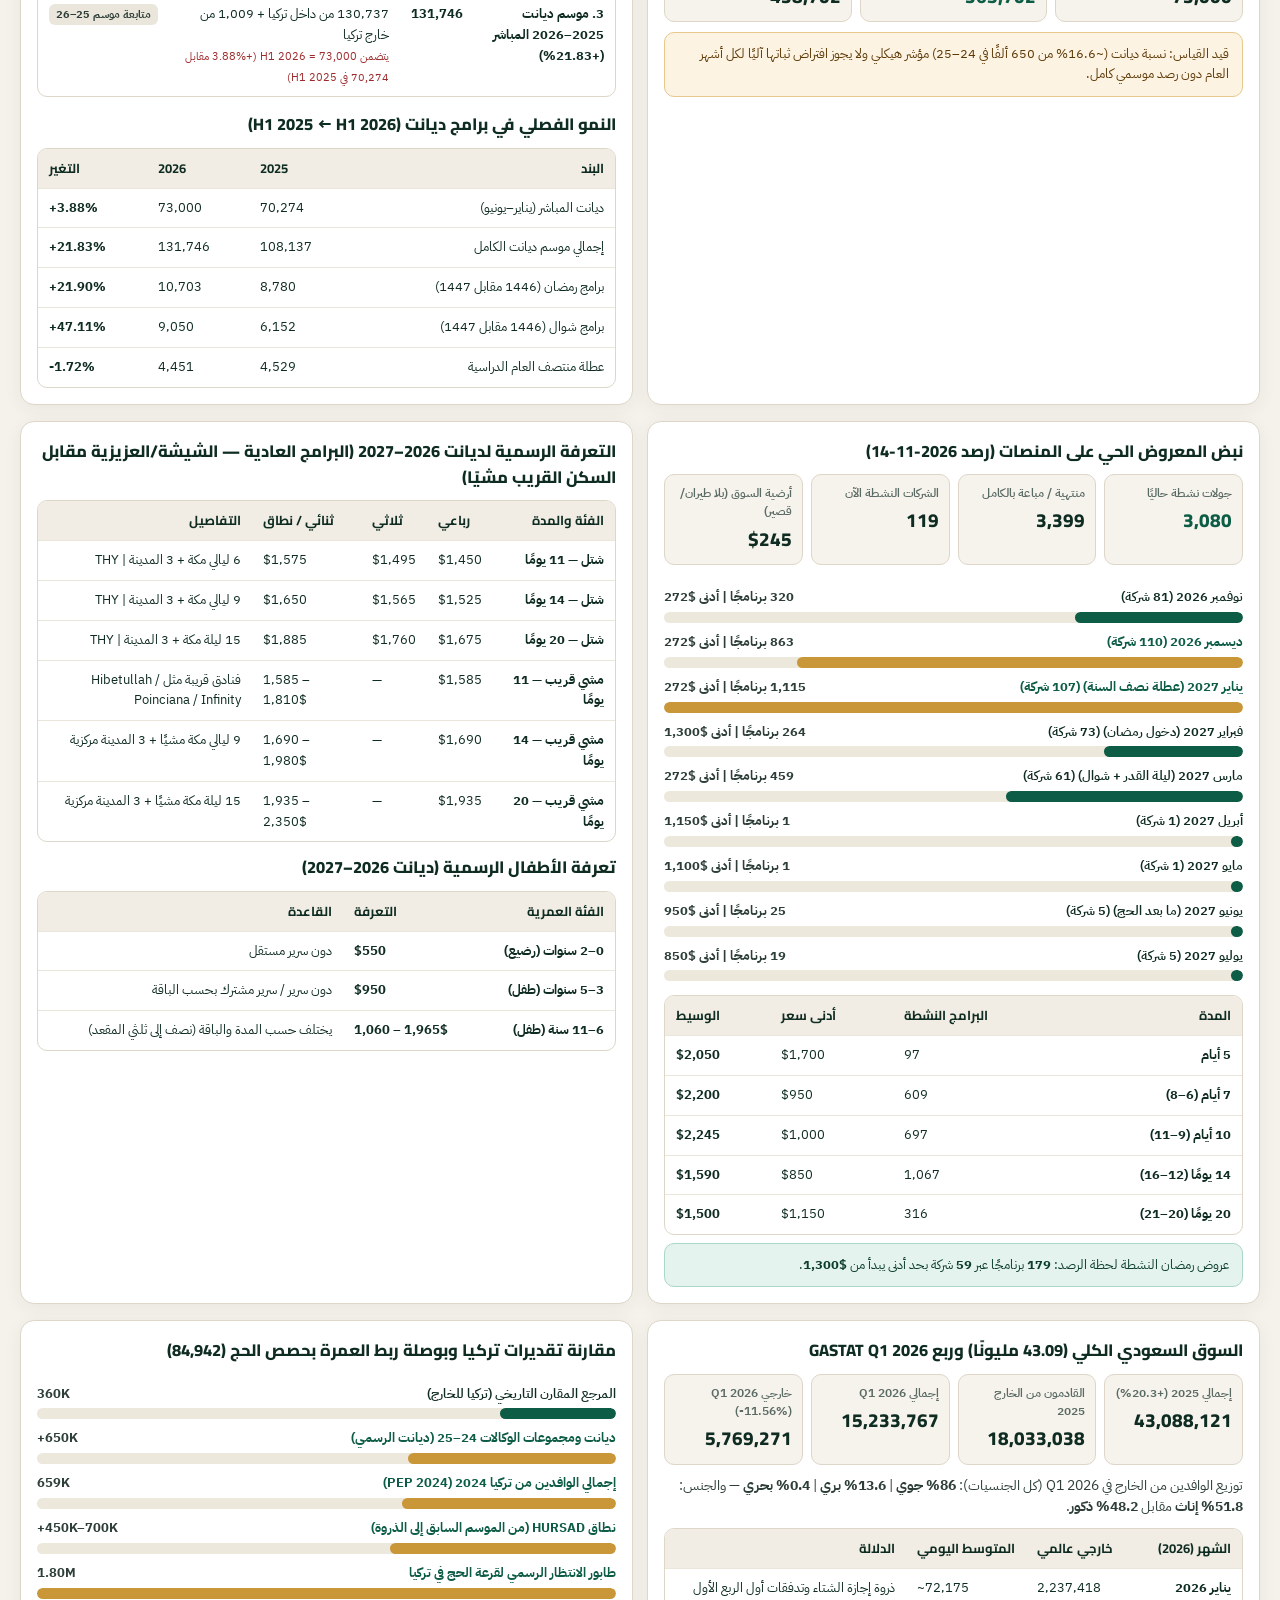
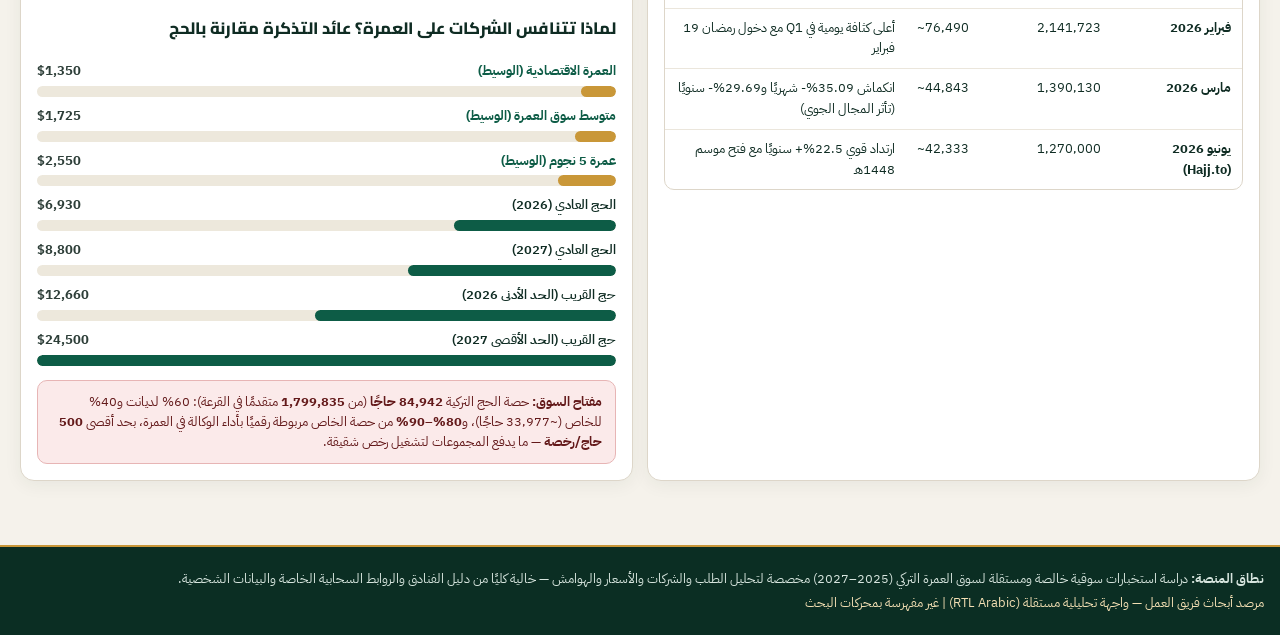
==== commit d24cd984: "Add interactive Market Prices & 8-month Umrah calendar page (Sep 2026 - End of Shawwal 1448)" ====
--- a/index.html
+++ b/index.html
@@ -50,6 +50,7 @@
   <nav class="tabs-nav" aria-label="أقسام البحث">
     <div class="tabs-scroll" role="tablist">
       <button type="button" class="tab-btn active" role="tab" aria-selected="true" data-tab="macro">حجم السوق والطلب</button>
+      <a class="tab-btn tab-link-page tab-prices-cta" href="./prices.html">أسعار السوق والتقويم (سبتمبر–شوال)</a>
       <button type="button" class="tab-btn" role="tab" aria-selected="false" data-tab="aviation">الطيران والمطارات والتأشيرة</button>
       <button type="button" class="tab-btn" role="tab" aria-selected="false" data-tab="agencies">الشركات والتكتلات (+66)</button>
       <button type="button" class="tab-btn" role="tab" aria-selected="false" data-tab="monthly">الأسعار، تمام رمضان وإقبال</button>
--- a/styles.css
+++ b/styles.css
@@ -36,11 +36,19 @@
   -webkit-font-smoothing: antialiased;
 }
 
-.num, td.num, th.num, .kpi-val, .stat-num {
+.num, .kpi-val, .stat-num {
   font-variant-numeric: tabular-nums;
   direction: ltr;
   unicode-bidi: isolate;
   display: inline-block;
+}
+
+td.num, th.num {
+  font-variant-numeric: tabular-nums;
+  direction: ltr;
+  unicode-bidi: isolate;
+  display: table-cell;
+  text-align: left;
 }
 
 .sr-only {
@@ -663,6 +671,7 @@
 .control-grid {
   display: grid;
   grid-template-columns: 1fr;
+  align-items: end;
   gap: 10px;
   background: #f9f7f2;
   border: 1px solid var(--border);
@@ -967,3 +976,22 @@
 .ext-link:hover {
   text-decoration: underline;
 }
+
+/* Cross-page link pill to prices.html */
+.tab-btn.tab-link-page {
+  display: inline-flex;
+  align-items: center;
+  text-decoration: none;
+}
+
+.tab-btn.tab-prices-cta {
+  background: #f5edd9;
+  color: #0b4a32;
+  border-bottom: 3px solid #b8860b;
+  font-weight: 800;
+}
+
+.tab-btn.tab-prices-cta:hover {
+  background: #ecdcb5;
+  color: #093d29;
+}
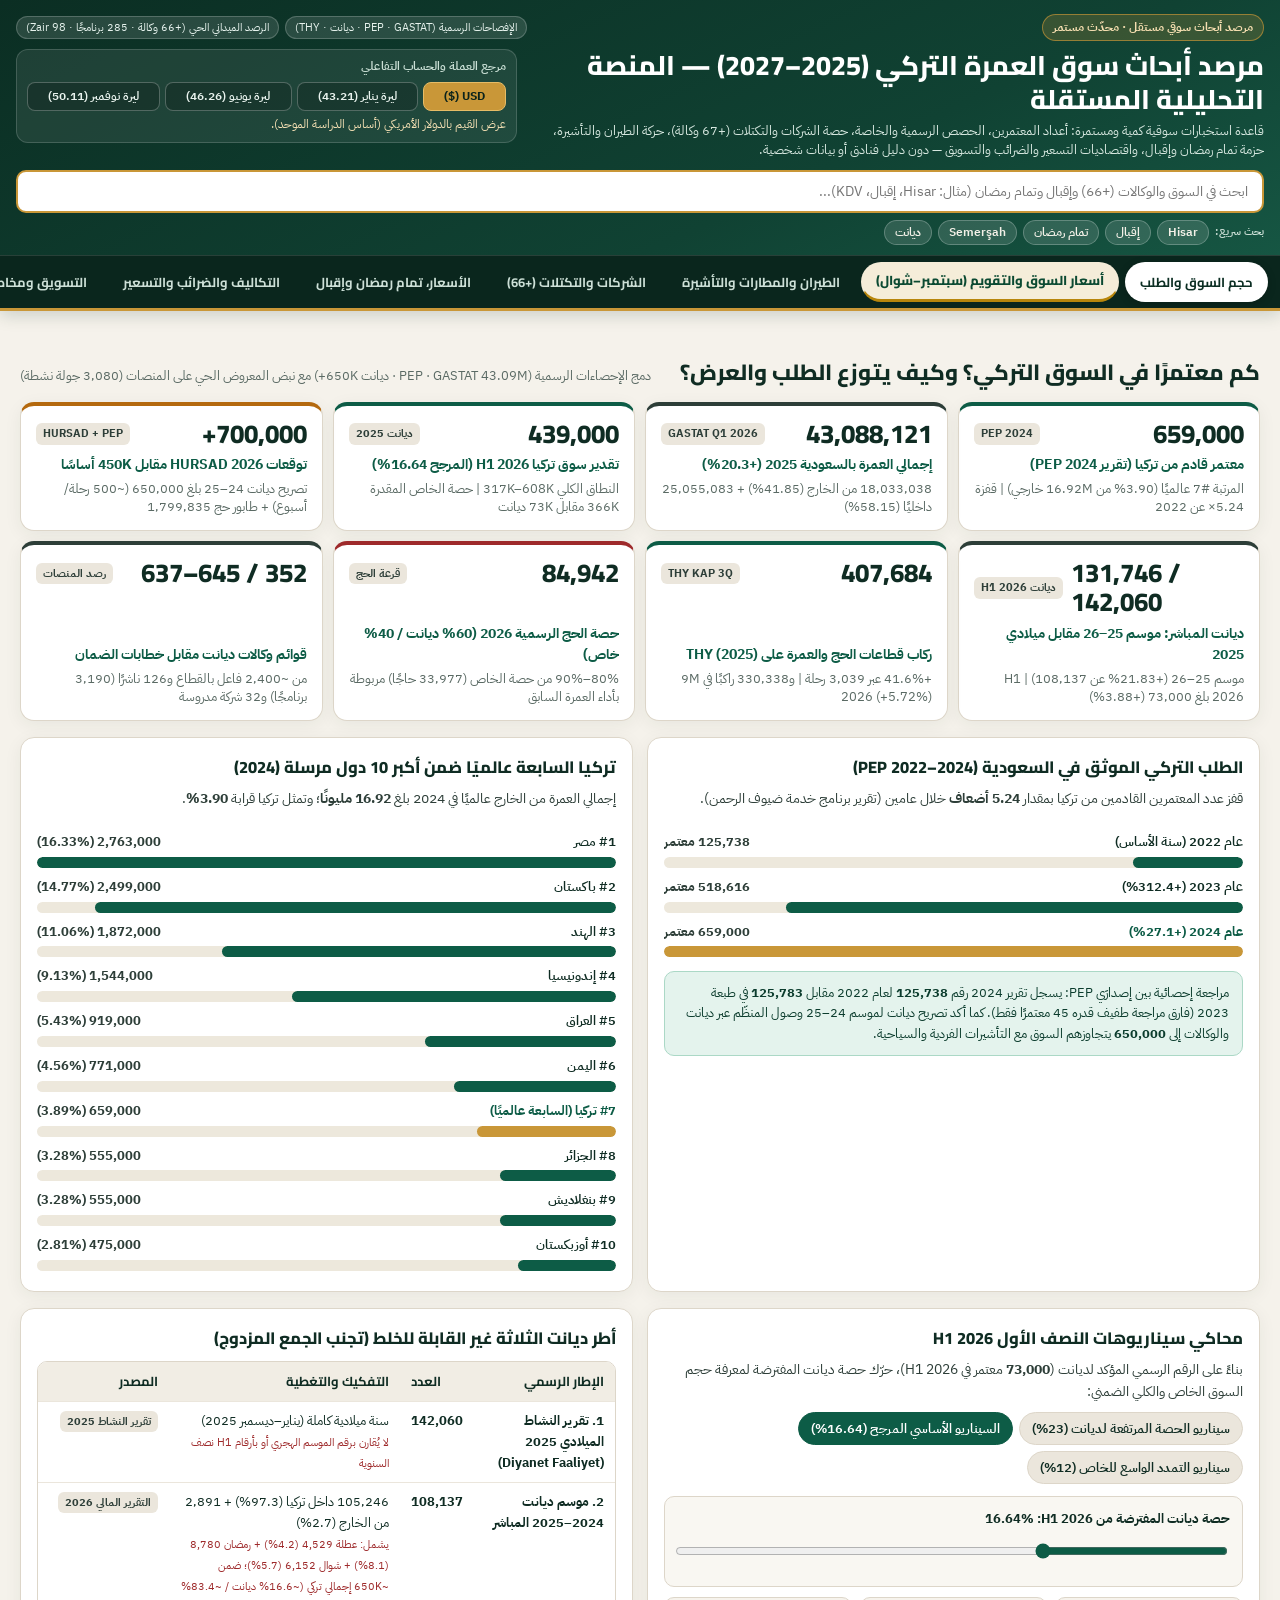
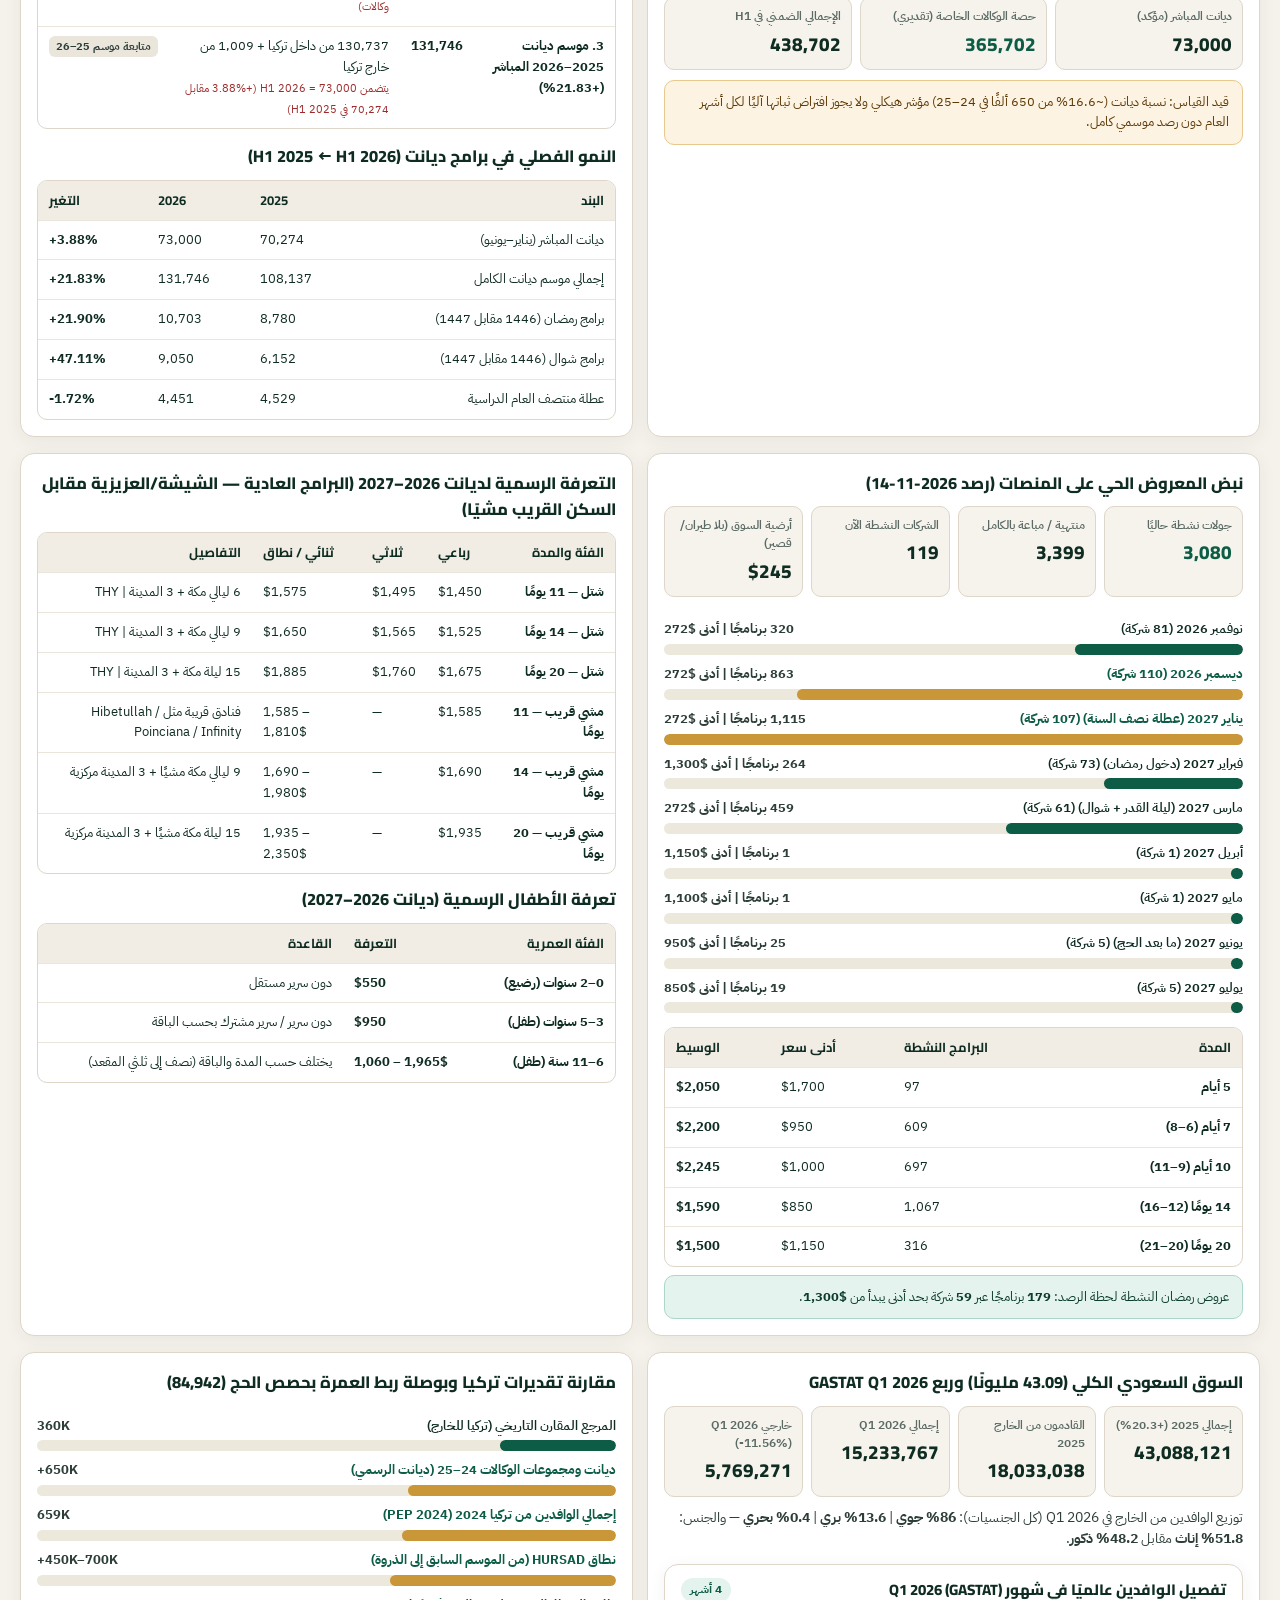
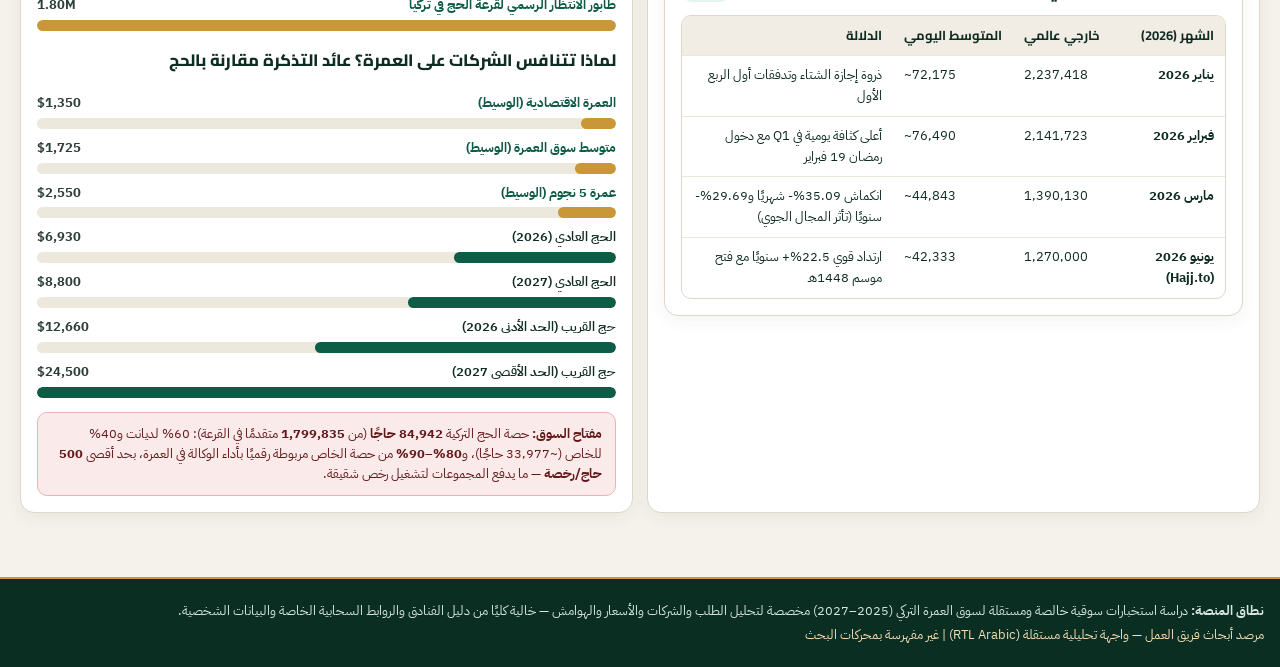
==== commit 594364bf: "Implement V3 mobile-native redesign across observatory and market prices pages" ====
--- a/index.html
+++ b/index.html
@@ -13,10 +13,14 @@
   <link rel="stylesheet" href="./styles.css" />
 </head>
 <body>
-  <header class="site-header">
+  <header class="site-header" id="siteHeader">
     <div class="header-inner">
       <div class="brand-row">
         <div class="brand-badge">مرصد أبحاث سوقي مستقل · محدّث مستمر</div>
+        <div class="hero-util-row mob-only-inline">
+          <button type="button" id="mobFxPill" class="hero-fx-pill mob-only-inline" aria-label="تبديل العملة والصرف">$ USD ⇄</button>
+          <button type="button" id="heroInfoToggle" class="hero-info-btn mob-only-inline" aria-expanded="false">المصادر ▾</button>
+        </div>
         <div class="source-badges">
           <span class="pill-source">الإفصاحات الرسمية (PEP · GASTAT · ديانت · THY)</span>
           <span class="pill-source">الرصد الميداني الحي (+66 وكالة · 285 برنامجًا · Zair 98)</span>
@@ -41,7 +45,15 @@
 
       <div class="search-bar-wrap">
         <label for="global-search" class="sr-only">بحث شامل عبر المؤشرات والوكالات والأرقام</label>
-        <input id="global-search" type="search" class="search-input" placeholder="ابحث في السوق والوكالات (+66) وإقبال وتمام رمضان (مثال: 659,000، إقبال، Hisar، تمام رمضان، THY، KDV، Zair)..." autocomplete="off" />
+        <input id="global-search" type="search" class="search-input" placeholder="ابحث في السوق والوكالات (+66) وإقبال وتمام رمضان (مثال: Hisar، إقبال، KDV)..." autocomplete="off" />
+        <div id="searchQuickTags" class="search-quick-tags" aria-label="اختصارات البحث السريع">
+          <span class="search-quick-lbl">بحث سريع:</span>
+          <button type="button" class="search-chip-btn" data-quick-q="Hisar">Hisar</button>
+          <button type="button" class="search-chip-btn" data-quick-q="إقبال">إقبال</button>
+          <button type="button" class="search-chip-btn" data-quick-q="تمام رمضان">تمام رمضان</button>
+          <button type="button" class="search-chip-btn" data-quick-q="Semerşah">Semerşah</button>
+          <button type="button" class="search-chip-btn" data-quick-q="ديانت">ديانت</button>
+        </div>
         <div id="search-results-panel" class="search-results hidden" aria-live="polite"></div>
       </div>
     </div>
@@ -49,15 +61,15 @@
 
   <nav class="tabs-nav" aria-label="أقسام البحث">
     <div class="tabs-scroll" role="tablist">
-      <button type="button" class="tab-btn active" role="tab" aria-selected="true" data-tab="macro">حجم السوق والطلب</button>
-      <a class="tab-btn tab-link-page tab-prices-cta" href="./prices.html">أسعار السوق والتقويم (سبتمبر–شوال)</a>
-      <button type="button" class="tab-btn" role="tab" aria-selected="false" data-tab="aviation">الطيران والمطارات والتأشيرة</button>
-      <button type="button" class="tab-btn" role="tab" aria-selected="false" data-tab="agencies">الشركات والتكتلات (+66)</button>
-      <button type="button" class="tab-btn" role="tab" aria-selected="false" data-tab="monthly">الأسعار، تمام رمضان وإقبال</button>
-      <button type="button" class="tab-btn" role="tab" aria-selected="false" data-tab="economics">التكاليف والضرائب والتسعير</button>
-      <button type="button" class="tab-btn" role="tab" aria-selected="false" data-tab="distribution">التسويق ومخاطر الإلغاء</button>
-      <button type="button" class="tab-btn" role="tab" aria-selected="false" data-tab="briefs">ملفات التحقق والثغرات</button>
-      <button type="button" class="tab-btn" role="tab" aria-selected="false" data-tab="audit">منهجية التدقيق والمصادر</button>
+      <button type="button" class="tab-btn active" role="tab" aria-selected="true" data-tab="macro"><span class="lbl-desk">حجم السوق والطلب</span><span class="lbl-mob">السوق</span></button>
+      <a class="tab-btn tab-link-page tab-prices-cta" href="./prices.html"><span class="lbl-desk">أسعار السوق والتقويم (سبتمبر–شوال)</span><span class="lbl-mob">التقويم الحي ↗</span></a>
+      <button type="button" class="tab-btn" role="tab" aria-selected="false" data-tab="aviation"><span class="lbl-desk">الطيران والمطارات والتأشيرة</span><span class="lbl-mob">الطيران</span></button>
+      <button type="button" class="tab-btn" role="tab" aria-selected="false" data-tab="agencies"><span class="lbl-desk">الشركات والتكتلات (+66)</span><span class="lbl-mob">الشركات +66</span></button>
+      <button type="button" class="tab-btn" role="tab" aria-selected="false" data-tab="monthly"><span class="lbl-desk">الأسعار، تمام رمضان وإقبال</span><span class="lbl-mob">الأسعار H1</span></button>
+      <button type="button" class="tab-btn" role="tab" aria-selected="false" data-tab="economics"><span class="lbl-desk">التكاليف والضرائب والتسعير</span><span class="lbl-mob">الاقتصاد</span></button>
+      <button type="button" class="tab-btn" role="tab" aria-selected="false" data-tab="distribution"><span class="lbl-desk">التسويق ومخاطر الإلغاء</span><span class="lbl-mob">التسويق</span></button>
+      <button type="button" class="tab-btn" role="tab" aria-selected="false" data-tab="briefs"><span class="lbl-desk">ملفات التحقق والثغرات</span><span class="lbl-mob">الثغرات</span></button>
+      <button type="button" class="tab-btn" role="tab" aria-selected="false" data-tab="audit"><span class="lbl-desk">منهجية التدقيق والمصادر</span><span class="lbl-mob">التدقيق</span></button>
     </div>
   </nav>
 
@@ -94,6 +106,39 @@
     <div id="drawer-body" class="drawer-body"></div>
   </aside>
 
+  <!-- Mobile Bottom Dock & 8-Chapter Index Sheet -->
+  <nav id="mobileBottomDock" class="mob-bottom-dock" aria-label="شريط التنقل السريع للجوال">
+    <button type="button" class="mob-dock-btn active" data-dock-tab="macro">
+      <svg viewBox="0 0 24 24" aria-hidden="true"><path d="M3 3v18h18"/><path d="m7 14 4-4 3 3 5-6"/></svg>
+      <span>السوق</span>
+    </button>
+    <button type="button" class="mob-dock-btn" data-dock-tab="agencies">
+      <svg viewBox="0 0 24 24" aria-hidden="true"><rect x="3" y="4" width="7" height="16" rx="1"/><rect x="14" y="9" width="7" height="11" rx="1"/></svg>
+      <span>الشركات</span>
+    </button>
+    <button type="button" class="mob-dock-btn" data-dock-tab="monthly">
+      <svg viewBox="0 0 24 24" aria-hidden="true"><path d="M12 2v20M17 5H9.5a3.5 3.5 0 0 0 0 7h5a3.5 3.5 0 0 1 0 7H6"/></svg>
+      <span>الأسعار H1</span>
+    </button>
+    <a class="mob-dock-btn is-accent" href="./prices.html">
+      <svg viewBox="0 0 24 24" aria-hidden="true"><rect x="3" y="4" width="18" height="18" rx="2"/><path d="M16 2v4M8 2v4M3 10h18"/></svg>
+      <span>التقويم الحي</span>
+    </a>
+    <button type="button" id="mobMoreTabsBtn" class="mob-dock-btn" aria-haspopup="dialog">
+      <svg viewBox="0 0 24 24" aria-hidden="true"><rect x="3" y="3" width="7" height="7" rx="1.5"/><rect x="14" y="3" width="7" height="7" rx="1.5"/><rect x="3" y="14" width="7" height="7" rx="1.5"/><rect x="14" y="14" width="7" height="7" rx="1.5"/></svg>
+      <span>الأقسام</span>
+    </button>
+  </nav>
+
+  <div id="mobSheetBackdrop" class="mob-sheet-backdrop" aria-hidden="true"></div>
+  <aside id="mobileTabSheet" class="mob-bottom-sheet" role="dialog" aria-modal="true" aria-label="فهرس الأقسام الثمانية">
+    <div class="mob-sheet-head">
+      <strong style="font-family:var(--font-display);font-size:15px;">خريطة أقسام الدراسة (8 فصول)</strong>
+      <button type="button" id="mobSheetClose" class="drawer-close">إغلاق</button>
+    </div>
+    <div id="mobSheetGrid" class="mob-sheet-body mob-chapter-grid"></div>
+  </aside>
+
   <script src="./app.js" defer></script>
 </body>
 </html>
--- a/styles.css
+++ b/styles.css
@@ -17,6 +17,7 @@
   --shadow: 0 4px 18px rgba(15, 44, 35, 0.06);
   --font-display: "Cairo", "IBM Plex Sans Arabic", sans-serif;
   --font-body: "IBM Plex Sans Arabic", "Cairo", sans-serif;
+  --mob-dock-h: 66px;
 }
 
 *, *::before, *::after {
@@ -501,9 +502,17 @@
   gap: 14px;
 }
 
+.grid-2 > *,
+.grid-3 > *,
+.kpi-grid > *,
+.control-grid > *,
+.sim-results-grid > * {
+  min-width: 0;
+}
+
 @media (min-width: 960px) {
   .grid-2 {
-    grid-template-columns: repeat(2, 1fr);
+    grid-template-columns: repeat(2, minmax(0, 1fr));
   }
 }
 
@@ -514,11 +523,11 @@
 }
 
 @media (min-width: 720px) {
-  .grid-3 { grid-template-columns: repeat(2, 1fr); }
+  .grid-3 { grid-template-columns: repeat(2, minmax(0, 1fr)); }
 }
 
 @media (min-width: 1120px) {
-  .grid-3 { grid-template-columns: repeat(3, 1fr); }
+  .grid-3 { grid-template-columns: repeat(3, minmax(0, 1fr)); }
 }
 
 .card {
@@ -680,9 +689,29 @@
   margin: 10px 0;
 }
 
+.control-grid--1 {
+  grid-template-columns: 1fr;
+}
+
+.control-grid--auto {
+  grid-template-columns: 1fr;
+}
+
+@media (min-width: 560px) {
+  .control-grid--auto {
+    grid-template-columns: repeat(2, minmax(0, 1fr));
+  }
+}
+
+@media (min-width: 900px) {
+  .control-grid--auto {
+    grid-template-columns: repeat(auto-fit, minmax(175px, 1fr));
+  }
+}
+
 @media (min-width: 720px) {
-  .control-grid {
-    grid-template-columns: repeat(3, 1fr);
+  .control-grid:not(.control-grid--1):not(.control-grid--auto) {
+    grid-template-columns: repeat(3, minmax(0, 1fr));
   }
 }
 
@@ -697,29 +726,45 @@
 .ctrl-field input[type="range"] {
   width: 100%;
   accent-color: var(--emerald);
+  min-height: 32px;
 }
 
 .ctrl-field select, .ctrl-field input[type="text"], .ctrl-field input[type="number"] {
   width: 100%;
+  min-height: 40px;
   padding: 7px 10px;
   border: 1px solid #c7bfb0;
   border-radius: 8px;
   font-family: inherit;
-  font-size: 13.5px;
+  font-size: 14px;
   background: #ffffff;
   color: var(--bg-ink);
 }
 
 .sim-results-grid {
   display: grid;
-  grid-template-columns: repeat(2, 1fr);
+  grid-template-columns: repeat(2, minmax(0, 1fr));
   gap: 8px;
   margin-top: 10px;
 }
 
+.sim-results-grid--3 {
+  grid-template-columns: 1fr;
+}
+
+.sim-results-grid--2 {
+  grid-template-columns: repeat(2, minmax(0, 1fr));
+}
+
+@media (min-width: 520px) {
+  .sim-results-grid--3 {
+    grid-template-columns: repeat(3, minmax(0, 1fr));
+  }
+}
+
 @media (min-width: 720px) {
-  .sim-results-grid {
-    grid-template-columns: repeat(4, 1fr);
+  .sim-results-grid:not(.sim-results-grid--3):not(.sim-results-grid--2) {
+    grid-template-columns: repeat(4, minmax(0, 1fr));
   }
 }
 
@@ -995,3 +1040,907 @@
   background: #ecdcb5;
   color: #093d29;
 }
+
+/* Footer link contrast on emerald background (Desktop + Mobile) */
+.site-footer .ext-link {
+  display: inline-flex;
+  align-items: center;
+  min-height: 40px;
+  padding: 6px 14px;
+  border-radius: 10px;
+  background: rgba(255, 255, 255, 0.09);
+  border: 1px solid rgba(245, 222, 176, 0.42);
+  color: #f5deb0;
+}
+
+.site-footer .ext-link:hover {
+  background: rgba(245, 222, 176, 0.2);
+  color: #ffffff;
+  text-decoration: none;
+}
+
+/* Responsive dual labels & desktop defaults for mobile shell chrome */
+.lbl-mob { display: none; }
+.lbl-desk { display: inline; }
+.mob-only-inline,
+.mob-bottom-dock,
+.mob-sheet-backdrop,
+.mob-bottom-sheet,
+.mob-scroll-hint {
+  display: none;
+}
+
+/* Quick search chips below #global-search */
+.search-quick-tags {
+  display: flex;
+  flex-wrap: wrap;
+  gap: 6px;
+  margin-top: 7px;
+  align-items: center;
+}
+
+.search-quick-lbl {
+  font-size: 11px;
+  color: #cde0d7;
+  font-weight: 600;
+}
+
+.search-chip-btn {
+  background: rgba(255, 255, 255, 0.13);
+  border: 1px solid rgba(255, 255, 255, 0.24);
+  color: #f4f1e8;
+  border-radius: 999px;
+  padding: 3px 10px;
+  font-family: inherit;
+  font-size: 11.5px;
+  font-weight: 600;
+  cursor: pointer;
+  transition: background 0.15s ease;
+}
+
+.search-chip-btn:hover {
+  background: rgba(201, 151, 56, 0.35);
+  color: #ffffff;
+}
+
+/* 45-Seat Coach Break-Even Thermal Occupancy Map (Desktop + Mobile) */
+.coach-map-wrap {
+  margin-top: 12px;
+  padding: 11px 12px;
+  border-radius: 12px;
+  background: #f9f7f2;
+  border: 1px solid var(--border);
+}
+
+.coach-map-head {
+  display: flex;
+  justify-content: space-between;
+  align-items: center;
+  flex-wrap: wrap;
+  gap: 6px;
+  margin-bottom: 8px;
+  font-size: 12.5px;
+  font-weight: 700;
+  color: var(--bg-ink);
+}
+
+.coach-grid {
+  display: grid;
+  grid-template-columns: repeat(9, minmax(0, 1fr));
+  gap: 5px;
+  direction: ltr;
+}
+
+.coach-seat {
+  height: 26px;
+  border-radius: 6px;
+  display: flex;
+  align-items: center;
+  justify-content: center;
+  font-size: 11px;
+  font-weight: 800;
+  font-variant-numeric: tabular-nums;
+  border: 1px solid transparent;
+  transition: transform 0.12s ease, opacity 0.12s ease;
+}
+
+.coach-seat.is-loss {
+  background: #fbeaea;
+  color: #8f2223;
+  border-color: #e9b7b7;
+}
+
+.coach-seat.is-be-pure {
+  background: #e4f3ed;
+  color: #0b4a32;
+  border: 2px solid #0d5c46;
+}
+
+.coach-seat.is-warn {
+  background: #fdf3e2;
+  color: #7d4a07;
+  border-color: #e6c68a;
+}
+
+.coach-seat.is-be-adj {
+  background: #c99738;
+  color: #0b231b;
+  border: 2px solid #0f2c23;
+}
+
+.coach-seat.is-profit {
+  background: #0d5c46;
+  color: #ffffff;
+  border-color: #094030;
+}
+
+.coach-seat.is-empty {
+  background: #ffffff;
+  color: #9aa6a1;
+  border: 1px dashed #cfc8b8;
+  opacity: 0.72;
+}
+
+.coach-legend {
+  display: flex;
+  flex-wrap: wrap;
+  gap: 8px;
+  margin-top: 8px;
+  font-size: 11px;
+  color: var(--slate);
+}
+
+.coach-leg-item {
+  display: inline-flex;
+  align-items: center;
+  gap: 4px;
+}
+
+.coach-dot {
+  width: 10px;
+  height: 10px;
+  border-radius: 3px;
+  display: inline-block;
+}
+
+/* Mobile-native Horizontal Dumbbell Range List for H1 Whisker */
+.h1-barbell-list {
+  display: none;
+  flex-direction: column;
+  gap: 8px;
+  margin-top: 6px;
+}
+
+.h1-barbell-row {
+  border: 1px solid var(--border);
+  border-radius: 12px;
+  padding: 10px 12px;
+  background: #fbf9f4;
+  cursor: pointer;
+  transition: border-color 0.15s, background 0.15s;
+}
+
+.h1-barbell-row.active {
+  background: #edf7f2;
+  border-color: var(--emerald);
+  box-shadow: 0 2px 10px rgba(13, 92, 70, 0.12);
+}
+
+.h1-barbell-top {
+  display: flex;
+  justify-content: space-between;
+  align-items: center;
+  gap: 8px;
+  margin-bottom: 7px;
+}
+
+.h1-barbell-month {
+  font-family: var(--font-display);
+  font-size: 14px;
+  font-weight: 800;
+  color: var(--bg-ink);
+}
+
+.h1-barbell-med {
+  font-size: 13px;
+  font-weight: 800;
+  color: #0b2e23;
+  background: #f5deb0;
+  padding: 2px 9px;
+  border-radius: 999px;
+}
+
+.h1-barbell-track {
+  position: relative;
+  height: 14px;
+  background: #e9e3d7;
+  border-radius: 999px;
+  direction: ltr;
+}
+
+.h1-barbell-span {
+  position: absolute;
+  top: 4px;
+  bottom: 4px;
+  background: linear-gradient(90deg, #128061, #0d5c46);
+  border-radius: 999px;
+}
+
+.h1-barbell-pin {
+  position: absolute;
+  top: 1px;
+  width: 12px;
+  height: 12px;
+  border-radius: 50%;
+  background: #c99738;
+  border: 2px solid #ffffff;
+  box-shadow: 0 1px 4px rgba(0, 0, 0, 0.25);
+  transform: translateX(-50%);
+}
+
+.h1-barbell-bounds {
+  display: flex;
+  justify-content: space-between;
+  align-items: center;
+  font-size: 11.5px;
+  color: var(--slate-muted);
+  margin-top: 5px;
+}
+
+/* Accordion reference spoiler wrapper (always clean inline on desktop) */
+.mob-spoiler {
+  margin-top: 14px;
+  border: 1px solid var(--border);
+  border-radius: var(--radius);
+  background: var(--bg-card);
+  box-shadow: var(--shadow);
+}
+
+.mob-spoiler > summary {
+  list-style: none;
+  cursor: pointer;
+  padding: 13px 16px;
+  font-family: var(--font-display);
+  font-size: 15px;
+  font-weight: 800;
+  color: var(--bg-ink);
+  display: flex;
+  justify-content: space-between;
+  align-items: center;
+  gap: 8px;
+}
+
+.mob-spoiler > summary::-webkit-details-marker {
+  display: none;
+}
+
+.mob-spoiler-badge {
+  font-family: var(--font-body);
+  font-size: 11.5px;
+  font-weight: 700;
+  color: var(--emerald);
+  background: var(--emerald-tint);
+  padding: 3px 9px;
+  border-radius: 999px;
+  white-space: nowrap;
+}
+
+.mob-spoiler-body {
+  padding: 0 16px 16px;
+}
+
+/* ==================== MOBILE APP ARCHITECTURE (<= 768px) ==================== */
+@media (max-width: 768px) {
+  body {
+    padding-bottom: calc(var(--mob-dock-h) + env(safe-area-inset-bottom) + 14px);
+    font-size: 14.5px;
+  }
+
+  .lbl-desk { display: none; }
+  .lbl-mob { display: inline; }
+  .mob-only-inline { display: inline-flex; }
+
+  /* Compact App Chrome Header */
+  .header-inner {
+    padding: 10px 12px 10px;
+  }
+
+  .brand-row {
+    margin-bottom: 6px;
+    gap: 6px;
+    align-items: center;
+  }
+
+  .brand-badge {
+    font-size: 11px;
+    padding: 3px 9px;
+  }
+
+  .hero-util-row {
+    display: flex;
+    align-items: center;
+    gap: 6px;
+  }
+
+  .hero-info-btn,
+  .hero-fx-pill {
+    min-height: 36px;
+    padding: 5px 10px;
+    border-radius: 999px;
+    border: 1px solid rgba(255, 255, 255, 0.28);
+    background: rgba(255, 255, 255, 0.12);
+    color: #f5f2eb;
+    font-family: inherit;
+    font-size: 12px;
+    font-weight: 700;
+    cursor: pointer;
+    align-items: center;
+    gap: 5px;
+  }
+
+  .hero-fx-pill {
+    border-color: rgba(230, 188, 102, 0.7);
+    background: rgba(201, 151, 56, 0.22);
+    color: #f8e5ba;
+  }
+
+  /* Collapsible secondary subtitle & badges on mobile (reclaims >220px above the fold) */
+  .site-header:not(.meta-open) .source-badges,
+  .site-header:not(.meta-open) #app-subtitle,
+  .site-header:not(.meta-open) .site-subtitle {
+    display: none;
+  }
+
+  .site-header.meta-open .source-badges {
+    margin-top: 4px;
+    margin-bottom: 6px;
+  }
+
+  .site-header.meta-open #app-subtitle,
+  .site-header.meta-open .site-subtitle {
+    margin-top: 6px;
+    font-size: 12.5px;
+  }
+
+  .site-header:not(.fx-open) .fx-widget {
+    display: none;
+  }
+
+  .site-header.fx-open .fx-widget {
+    margin-top: 6px;
+    display: block;
+  }
+
+  .hero-grid {
+    gap: 8px;
+  }
+
+  h1,
+  .site-title {
+    font-size: clamp(16.5px, 4.7vw, 20px);
+    line-height: 1.28;
+    margin: 0;
+  }
+
+  .fx-btn {
+    min-height: 40px;
+    font-size: 12px;
+    padding: 6px 8px;
+  }
+
+  .search-bar-wrap {
+    margin-top: 8px;
+  }
+
+  .search-input {
+    min-height: 44px;
+    font-size: 15px;
+    padding: 9px 12px;
+  }
+
+  .search-quick-tags {
+    flex-wrap: nowrap;
+    overflow-x: auto;
+    scrollbar-width: none;
+    padding-bottom: 2px;
+  }
+
+  .search-quick-tags::-webkit-scrollbar { display: none; }
+
+  .search-chip-btn {
+    flex: 0 0 auto;
+    min-height: 32px;
+    padding: 4px 11px;
+  }
+
+  /* Slim sticky tabs bar */
+  .tabs-scroll {
+    padding: 6px 10px;
+    scroll-snap-type: x proximity;
+    gap: 5px;
+  }
+
+  .tab-btn {
+    min-height: 40px;
+    padding: 6px 12px;
+    font-size: 12.5px;
+    scroll-snap-align: start;
+    display: inline-flex;
+    align-items: center;
+  }
+
+  .main-container {
+    padding: 12px 10px 28px;
+  }
+
+  .card {
+    padding: 13px 12px;
+    border-radius: 12px;
+  }
+
+  .section-head {
+    margin: 12px 0 10px;
+  }
+
+  .section-head h2 {
+    font-size: 17px;
+    line-height: 1.35;
+  }
+
+  /* 2-Up Executive KPI Grid on Mobile */
+  .kpi-grid {
+    grid-template-columns: repeat(2, minmax(0, 1fr));
+    gap: 8px;
+  }
+
+  .kpi-grid > :last-child:nth-child(odd) {
+    grid-column: 1 / -1;
+  }
+
+  .kpi-card {
+    padding: 10px 11px;
+    border-radius: 12px;
+    gap: 4px;
+  }
+
+  .kpi-top {
+    flex-direction: column;
+    align-items: flex-start;
+    gap: 4px;
+    margin-bottom: 2px;
+  }
+
+  .kpi-val {
+    font-size: clamp(15px, 4.1vw, 19px);
+    line-height: 1.18;
+    word-break: break-word;
+  }
+
+  .src-tag {
+    font-size: 10px;
+    padding: 2px 6px;
+  }
+
+  .kpi-label {
+    font-size: 12px;
+    line-height: 1.3;
+    margin-bottom: 2px;
+  }
+
+  .kpi-sub {
+    font-size: 11px;
+    line-height: 1.35;
+  }
+
+  .filter-pill,
+  .subtab-btn {
+    min-height: 40px;
+    padding: 7px 12px;
+    font-size: 12.5px;
+    display: inline-flex;
+    align-items: center;
+  }
+
+  /* H1 Whisker switches to vertical barbell tracks on Mobile */
+  #sec-h1 .h1-desktop-svg { display: none; }
+  #sec-h1 .h1-barbell-list { display: flex; }
+
+  /* Tab-Monthly Focus Mode Subtabs */
+  .subtab-bar {
+    flex-wrap: nowrap;
+    overflow-x: auto;
+    scrollbar-width: none;
+    gap: 6px;
+    padding-bottom: 4px;
+    margin-bottom: 10px;
+  }
+
+  .subtab-bar::-webkit-scrollbar { display: none; }
+
+  .subtab-btn {
+    flex: 0 0 auto;
+    white-space: nowrap;
+  }
+
+  .mobile-chapter-collapsed {
+    display: none !important;
+  }
+
+  /* Compact Reference Spoilers on Mobile */
+  .mob-spoiler > summary {
+    padding: 12px 13px;
+    font-size: 14px;
+  }
+
+  .mob-spoiler-body {
+    padding: 0 12px 12px;
+  }
+
+  /* Table Card Morphing Engine (0 Horizontal Clipping) */
+  .table-wrap.is-mob-cards {
+    border: none;
+    background: transparent;
+    overflow-x: visible;
+    margin-top: 8px;
+  }
+
+  .table-wrap.is-mob-cards > table,
+  .table-wrap.is-mob-cards > table > tbody {
+    display: block;
+    width: 100%;
+  }
+
+  .table-wrap.is-mob-cards > table > thead {
+    display: none;
+  }
+
+  .table-wrap.is-mob-cards > table > tbody > tr {
+    display: grid;
+    grid-template-columns: repeat(2, minmax(0, 1fr));
+    gap: 6px 10px;
+    background: #ffffff;
+    border: 1px solid var(--border);
+    border-right: 3px solid var(--emerald);
+    border-radius: 12px;
+    padding: 11px 12px;
+    margin-bottom: 9px;
+    box-shadow: 0 2px 10px rgba(15, 44, 35, 0.04);
+  }
+
+  .table-wrap.is-mob-cards > table > tbody > tr.mob-row-hidden {
+    display: none;
+  }
+
+  .table-wrap.is-mob-cards > table > tbody > tr > td {
+    display: flex;
+    flex-direction: column;
+    align-items: flex-start;
+    gap: 2px;
+    border-bottom: none;
+    padding: 2px 0;
+    text-align: right;
+    min-width: 0;
+    font-size: 12.5px;
+    line-height: 1.4;
+    word-break: break-word;
+  }
+
+  .table-wrap.is-mob-cards > table > tbody > tr > td::before {
+    content: attr(data-label);
+    font-size: 10.5px;
+    font-weight: 700;
+    color: var(--slate-muted);
+    display: block;
+  }
+
+  .table-wrap.is-mob-cards > table > tbody > tr > td[data-mob-role="head"],
+  .table-wrap.is-mob-cards > table > tbody > tr > td[data-mob-role="wide"],
+  .table-wrap.is-mob-cards > table > tbody > tr > td[data-mob-role="cta"] {
+    grid-column: 1 / -1;
+  }
+
+  .table-wrap.is-mob-cards > table > tbody > tr > td[data-mob-role="head"] {
+    border-bottom: 1px dashed var(--border);
+    padding-bottom: 6px;
+    margin-bottom: 2px;
+    font-size: 13.5px;
+  }
+
+  .table-wrap.is-mob-cards > table > tbody > tr > td.num {
+    direction: rtl;
+    text-align: right;
+  }
+
+  .table-wrap.is-mob-cards > table > tbody > tr > td.num > strong,
+  .table-wrap.is-mob-cards > table > tbody > tr > td.num > span,
+  .table-wrap.is-mob-cards > table > tbody > tr > td.num {
+    unicode-bidi: isolate;
+  }
+
+  .table-wrap.is-mob-cards > table > tbody > tr > td[data-mob-role="cta"] {
+    border-top: 1px dashed var(--border);
+    padding-top: 7px;
+    margin-top: 2px;
+    flex-direction: row;
+    flex-wrap: wrap;
+    justify-content: space-between;
+    align-items: center;
+    gap: 8px;
+  }
+
+  .table-wrap.is-mob-cards > table > tbody > tr > td[data-mob-role="cta"]::before {
+    display: none;
+  }
+
+  .table-wrap.is-mob-cards .ext-link,
+  .table-wrap.is-mob-cards a {
+    min-height: 40px;
+    display: inline-flex;
+    align-items: center;
+    padding: 5px 11px;
+    border-radius: 8px;
+    background: var(--emerald-tint);
+    border: 1px solid #b5dec7;
+    color: var(--emerald);
+    font-size: 12.5px;
+  }
+
+  /* Sticky-Right Financial Matrix Tables (Type B) */
+  .mob-scroll-hint {
+    display: inline-flex;
+    align-items: center;
+    gap: 5px;
+    font-size: 11px;
+    font-weight: 700;
+    color: var(--emerald);
+    background: var(--emerald-tint);
+    padding: 3px 9px;
+    border-radius: 999px;
+    margin-top: 6px;
+  }
+
+  .table-wrap.is-mob-sticky th:first-child,
+  .table-wrap.is-mob-sticky td:first-child {
+    position: sticky;
+    right: 0;
+    z-index: 2;
+    background: #ffffff;
+    box-shadow: -4px 0 10px rgba(15, 44, 35, 0.08);
+    min-width: 112px;
+    max-width: 155px;
+  }
+
+  .table-wrap.is-mob-sticky th:first-child {
+    background: #f1ede4;
+    z-index: 3;
+  }
+
+  .table-wrap.is-mob-sticky td,
+  .table-wrap.is-mob-sticky th {
+    padding: 8px 9px;
+    font-size: 12px;
+  }
+
+  /* Detail Drawer transforms into Thumb-Zone Bottom Sheet on Mobile */
+  .detail-drawer {
+    top: auto;
+    bottom: 0;
+    right: 0;
+    left: 0;
+    width: 100%;
+    max-height: 90dvh;
+    border-radius: 22px 22px 0 0;
+    box-shadow: 0 -10px 36px rgba(0, 0, 0, 0.32);
+  }
+
+  .drawer-header {
+    padding: 18px 14px 12px;
+    border-radius: 22px 22px 0 0;
+    position: relative;
+  }
+
+  .drawer-header::before {
+    content: "";
+    position: absolute;
+    top: 7px;
+    left: 50%;
+    transform: translateX(-50%);
+    width: 44px;
+    height: 4px;
+    border-radius: 999px;
+    background: rgba(255, 255, 255, 0.42);
+  }
+
+  .drawer-close {
+    min-width: 44px;
+    min-height: 44px;
+    padding: 8px 14px;
+  }
+
+  .drawer-body {
+    padding: 14px 12px calc(18px + env(safe-area-inset-bottom));
+  }
+
+  /* Mobile Fixed Bottom Navigation Dock */
+  .mob-bottom-dock {
+    display: grid;
+    grid-template-columns: repeat(5, minmax(0, 1fr));
+    gap: 2px;
+    position: fixed;
+    bottom: 0;
+    left: 0;
+    right: 0;
+    z-index: 70;
+    min-height: var(--mob-dock-h);
+    padding: 4px 6px calc(4px + env(safe-area-inset-bottom));
+    background: rgba(11, 46, 35, 0.96);
+    backdrop-filter: blur(12px);
+    -webkit-backdrop-filter: blur(12px);
+    border-top: 2px solid #c99738;
+    box-shadow: 0 -6px 24px rgba(0, 0, 0, 0.24);
+  }
+
+  .mob-dock-btn {
+    display: flex;
+    flex-direction: column;
+    align-items: center;
+    justify-content: center;
+    gap: 3px;
+    min-height: 48px;
+    padding: 4px 2px;
+    border: none;
+    border-radius: 10px;
+    background: transparent;
+    color: #d6e7df;
+    font-family: inherit;
+    font-size: 10.5px;
+    font-weight: 700;
+    text-decoration: none;
+    cursor: pointer;
+    position: relative;
+  }
+
+  .mob-dock-btn svg {
+    width: 19px;
+    height: 19px;
+    stroke: currentColor;
+    fill: none;
+    stroke-width: 2;
+    stroke-linecap: round;
+    stroke-linejoin: round;
+  }
+
+  .mob-dock-btn.active {
+    background: rgba(201, 151, 56, 0.24);
+    color: #f8e5ba;
+  }
+
+  .mob-dock-btn.is-accent {
+    color: #f5deb0;
+  }
+
+  .mob-dock-badge {
+    position: absolute;
+    top: 3px;
+    left: 16%;
+    min-width: 16px;
+    height: 16px;
+    padding: 0 4px;
+    border-radius: 999px;
+    background: #c99738;
+    color: #0b231b;
+    font-size: 9.5px;
+    font-weight: 800;
+    display: inline-flex;
+    align-items: center;
+    justify-content: center;
+  }
+
+  .mob-sheet-backdrop.open {
+    display: block;
+    position: fixed;
+    inset: 0;
+    background: rgba(10, 30, 23, 0.56);
+    z-index: 84;
+  }
+
+  .mob-bottom-sheet.open {
+    display: flex;
+    flex-direction: column;
+    position: fixed;
+    bottom: 0;
+    left: 0;
+    right: 0;
+    max-height: 85dvh;
+    background: #ffffff;
+    border-radius: 22px 22px 0 0;
+    z-index: 86;
+    box-shadow: 0 -10px 34px rgba(0, 0, 0, 0.28);
+    overflow: hidden;
+  }
+
+  .mob-sheet-head {
+    background: #0f2c23;
+    color: #ffffff;
+    padding: 16px 14px 12px;
+    display: flex;
+    justify-content: space-between;
+    align-items: center;
+    border-bottom: 2px solid #c99738;
+    position: relative;
+  }
+
+  .mob-sheet-head::before {
+    content: "";
+    position: absolute;
+    top: 6px;
+    left: 50%;
+    transform: translateX(-50%);
+    width: 42px;
+    height: 4px;
+    border-radius: 999px;
+    background: rgba(255, 255, 255, 0.42);
+  }
+
+  .mob-sheet-body {
+    padding: 12px 12px calc(18px + env(safe-area-inset-bottom));
+    overflow-y: auto;
+  }
+
+  .mob-chapter-grid {
+    display: grid;
+    grid-template-columns: repeat(2, minmax(0, 1fr));
+    gap: 8px;
+  }
+
+  .mob-chapter-card {
+    border: 1px solid var(--border);
+    border-radius: 12px;
+    padding: 10px 11px;
+    background: #f9f7f2;
+    text-align: right;
+    font-family: inherit;
+    cursor: pointer;
+    display: flex;
+    flex-direction: column;
+    gap: 4px;
+    min-height: 78px;
+  }
+
+  .mob-chapter-card.active {
+    background: var(--emerald-tint);
+    border-color: var(--emerald);
+  }
+
+  .mob-chapter-kpi {
+    font-size: 11px;
+    font-weight: 800;
+    color: var(--emerald);
+  }
+
+  .mob-chapter-title {
+    font-family: var(--font-display);
+    font-size: 13px;
+    font-weight: 800;
+    color: var(--bg-ink);
+  }
+
+  .mob-chapter-sub {
+    font-size: 11px;
+    color: var(--slate-muted);
+    line-height: 1.35;
+  }
+
+  /* Coach seat spacing compact on narrow screens */
+  .coach-grid {
+    gap: 4px;
+  }
+  .coach-seat {
+    height: 24px;
+    font-size: 10px;
+  }
+
+  .site-footer {
+    padding: 16px 12px calc(22px + var(--mob-dock-h));
+  }
+}
